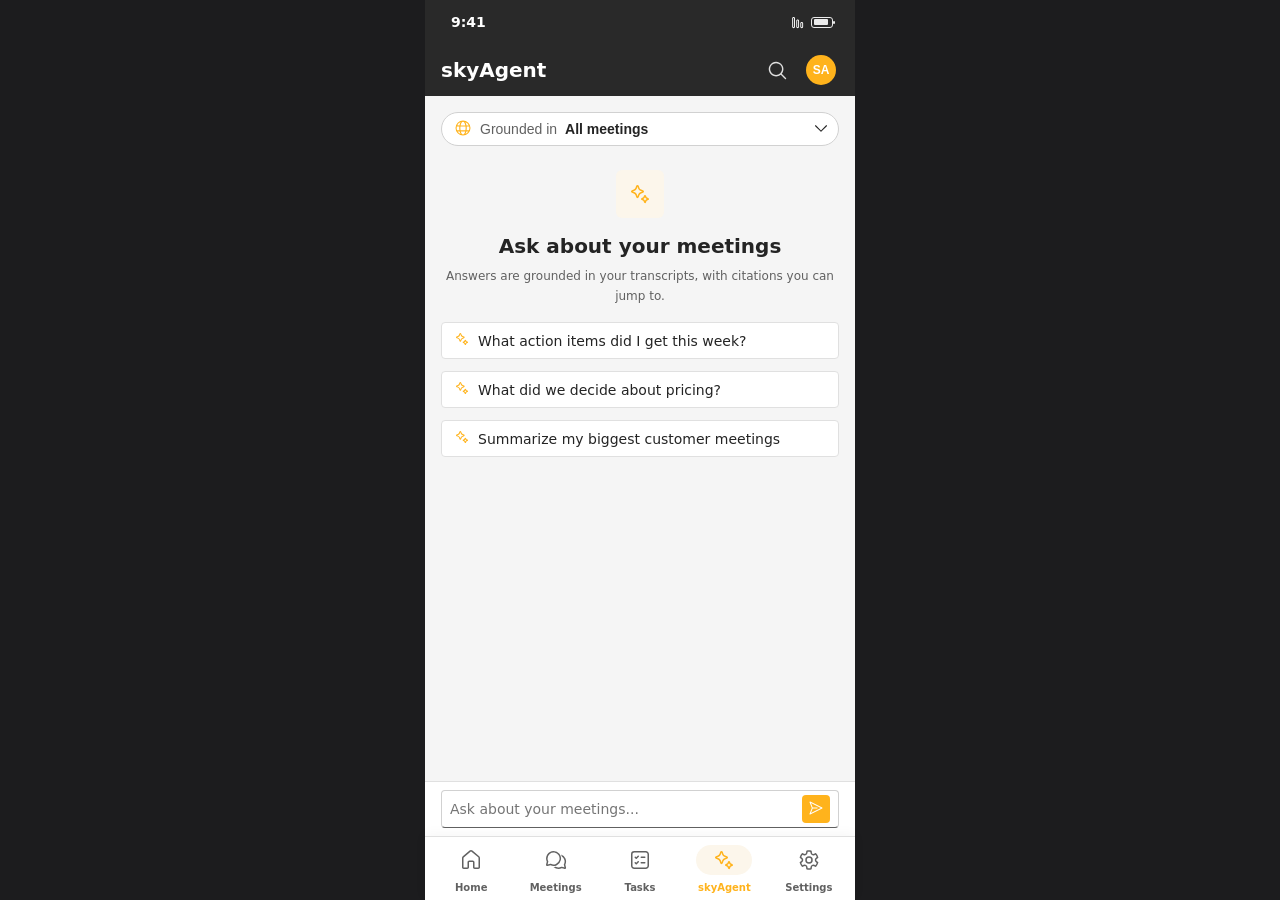
==== mobile/skyagent.html @ 7dd0ba58 "skyNote mobile prototype — initial commit" ====
<!DOCTYPE html>
<html lang="en" data-theme="light">
<head>
  <meta charset="UTF-8" />
  <meta name="viewport" content="width=device-width, initial-scale=1.0, maximum-scale=1.0, user-scalable=no" />
  <title>skyNote · skyAgent</title>
  <link rel="stylesheet" href="../app.css" />
  <link rel="stylesheet" href="../skynote.css" />
  <link rel="stylesheet" href="mobile.css" />
</head>
<body data-theme="light" data-mpage="skyagent" data-mtitle="skyAgent">
  <div class="m-app">
    <div class="m-content" style="padding-bottom:170px;">
      <button class="scope-btn" data-sheet="scopeSheet" style="width:100%;justify-content:flex-start;">
        <span class="sb-ic" data-icon="Globe" data-size="18"></span><span class="sb-label">Grounded in</span><span id="scopeName">All meetings</span><span style="margin-left:auto;" data-icon="Chevron Down" data-size="16"></span>
      </button>

      <div id="empty" class="agent-empty" style="margin-top:var(--space-xxl);">
        <div class="ae-art" data-icon="Sparkle" data-size="24"></div>
        <h2 style="font-size:var(--fs-500);">Ask about your meetings</h2>
        <p style="font-size:var(--fs-200);">Answers are grounded in your transcripts, with citations you can jump to.</p>
      </div>
      <div class="m-stack" id="suggests" style="margin-top:var(--space-l);">
        <button class="ask-chip" data-q="What action items did I get this week?"><span data-icon="Sparkle" data-size="16"></span> What action items did I get this week?</button>
        <button class="ask-chip" data-q="What did we decide about pricing?"><span data-icon="Sparkle" data-size="16"></span> What did we decide about pricing?</button>
        <button class="ask-chip" data-q="Summarize my biggest customer meetings"><span data-icon="Sparkle" data-size="16"></span> Summarize my biggest customer meetings</button>
      </div>
      <div id="messages"></div>
    </div>

    <div style="position:fixed;left:0;right:0;bottom:64px;max-width:430px;margin:0 auto;background:var(--bg-surface);border-top:var(--stroke-thin) solid var(--stroke-subtle);padding:var(--space-s) var(--space-l);z-index:15;">
      <div class="ask-input"><input id="composer" placeholder="Ask about your meetings..." /><button class="send-btn" id="sendBtn" aria-label="Send"><span data-icon="Send" data-size="16"></span></button></div>
    </div>
  </div>

  <!-- Scope sheet -->
  <div class="m-sheet-ov" id="scopeSheet" hidden><div class="m-sheet">
    <div class="m-sheet-handle"></div>
    <div class="m-sheet-title">Ground answers in</div>
    <div class="list" style="margin-top:var(--space-s);">
      <div class="list-item is-selected" data-scope="All meetings"><span class="list-check" data-icon="Checkmark" data-size="16"></span><span data-icon="Globe" data-size="16"></span> All meetings</div>
      <div class="list-item" data-scope="Best Practices and OE Sync"><span class="list-check"></span><span data-icon="Chat Multiple" data-size="16"></span> Best Practices and OE Sync</div>
      <div class="list-item" data-scope="GPB - skyAdvisor Call"><span class="list-check"></span><span data-icon="Chat Multiple" data-size="16"></span> GPB - skyAdvisor Call</div>
      <div class="list-item" data-scope="Deloitte Call"><span class="list-check"></span><span data-icon="Chat Multiple" data-size="16"></span> Deloitte Call</div>
    </div>
  </div></div>

  <script src="../assets/icons.js"></script>
  <script src="mobile-app.js"></script>
  <script>
    var scope = 'All meetings';
    document.querySelectorAll('[data-scope]').forEach(function (el) {
      el.addEventListener('click', function () {
        scope = el.getAttribute('data-scope');
        document.getElementById('scopeName').textContent = scope;
        document.querySelectorAll('[data-scope]').forEach(function (x) { x.classList.remove('is-selected'); x.querySelector('.list-check').innerHTML = ''; });
        el.classList.add('is-selected'); el.querySelector('.list-check').innerHTML = window.micon('Checkmark', 16);
        document.getElementById('scopeSheet').hidden = true;
      });
    });
    function send(text) {
      text = (text || document.getElementById('composer').value).trim(); if (!text) return;
      document.getElementById('empty').hidden = true; document.getElementById('suggests').hidden = true;
      var m = document.getElementById('messages');
      m.insertAdjacentHTML('beforeend', '<div class="msg user"><div><div class="bubble">' + text.replace(/</g, '&lt;') + '</div><div class="grounding" style="justify-content:flex-end;"><span data-icon="Globe" data-size="12"></span> ' + scope + '</div></div></div>');
      m.insertAdjacentHTML('beforeend', '<div class="msg assistant"><div><div class="bubble">Based on ' + scope.toLowerCase() + ', the team prioritized a file-share sync to ADLS over a direct connector, and flagged a SkyVoice lead-sync issue to resolve next. The cited moments below have the details.<div class="answer-cites"><a class="cite" href="conversation-detail.html">Best Practices and OE Sync <span class="ts">12:35</span></a></div></div></div></div>');
      if (window.mhydrate) window.mhydrate(m);
      document.getElementById('composer').value = '';
      var c = document.querySelector('.m-content'); c.scrollTop = c.scrollHeight;
    }
    document.getElementById('sendBtn').addEventListener('click', function () { send(); });
    document.getElementById('composer').addEventListener('keydown', function (e) { if (e.key === 'Enter') send(); });
    document.querySelectorAll('#suggests [data-q]').forEach(function (b) { b.addEventListener('click', function () { send(b.getAttribute('data-q')); }); });
  </script>
</body>
</html>
---- app.css ----
/* ============================================================
   Skypoint Dashboard — layout shell + components
   All values derive from the design system (tokens.css).
   Never hardcode colors/sizes; use the tokens.
   ============================================================ */
@import url("./tokens.css");

* { box-sizing: border-box; margin: 0; padding: 0; }
html, body { height: 100%; }
body {
  font-family: var(--font-base);
  font-size: var(--fs-300);
  line-height: var(--lh-300);
  color: var(--fg-primary);
  background: var(--bg-canvas);
  -webkit-font-smoothing: antialiased;
}

/* ---- App shell: header on top, sidebar + content below ---- */
.app-shell {
  display: grid;
  grid-template-rows: 48px 1fr;
  grid-template-columns: 270px 1fr;
  grid-template-areas:
    "header header"
    "sidebar content";
  height: 100vh;
}

/* ---- Header (full width, end-to-end) ---- */
.app-header {
  grid-area: header;
  background: var(--bg-inverted);
  display: flex;
  align-items: center;
  justify-content: space-between;
  padding: 0 var(--space-l);
  color: var(--fg-on-brand);
}
.app-header .brand { display: flex; align-items: center; gap: var(--space-s); font-size: var(--fs-400); font-weight: var(--weight-bold); }
.app-header .header-right { display: flex; align-items: center; gap: var(--space-m); }
.app-header .icon-btn {
  width: 32px; height: 32px; border-radius: var(--radius-md);
  display: inline-flex; align-items: center; justify-content: center;
  color: var(--fg-on-brand); background: transparent; border: 0; cursor: pointer;
}
.app-header .icon-btn:hover { background: var(--bg-subtle-inverted, rgba(255,255,255,.1)); }
.app-header .header-user { display: flex; align-items: center; gap: var(--space-s); font-size: var(--fs-300); }
.app-header .divider-v { width: 1px; height: 24px; background: rgba(255,255,255,.2); }

/* ---- Sidebar (Navigation) ---- */
.app-sidebar {
  grid-area: sidebar;
  background: var(--bg-muted);
  border-right: var(--stroke-thin) solid var(--stroke-subtle);
  display: flex;
  flex-direction: column;
  padding: var(--space-s) 0;   /* no horizontal padding: nav items bleed edge-to-edge */
  gap: var(--space-xxs);
  overflow-y: auto;
}
.sidebar-toggle {
  width: 32px; height: 32px; border-radius: var(--radius-md);
  display: inline-flex; align-items: center; justify-content: center;
  color: var(--fg-secondary); background: transparent; border: 0; cursor: pointer;
  margin: 0 0 var(--space-xs) var(--space-s);
}
.sidebar-toggle:hover { background: var(--bg-surface-hover); }

/* Sidebar section label */
.nav-section {
  font-size: var(--fs-100); font-weight: var(--weight-semibold);
  letter-spacing: .06em; text-transform: uppercase; color: var(--fg-subtle);
  padding: var(--space-m) var(--space-l) var(--space-xxs);
}

/* Nav item (DS Menu item) — rest blends with sidebar; hover + active are full-width */
.nav-item {
  position: relative;
  display: flex; align-items: center; gap: var(--space-m);
  min-height: 36px; padding: var(--space-s) var(--space-m) var(--space-s) var(--space-l);
  color: var(--fg-primary);
  background: transparent;
  text-decoration: none; cursor: pointer;
  font-size: var(--fs-300);
}
.nav-item .nav-icon { width: 20px; height: 20px; color: var(--fg-secondary); flex: 0 0 auto; }
.nav-item .nav-label { flex: 1; }
.nav-item .nav-chevron { width: 20px; height: 20px; color: var(--fg-tertiary); }
.nav-item:hover { background: var(--bg-surface-hover); }
.nav-item[aria-current="page"],
.nav-item.is-active {
  background: var(--bg-surface);   /* white, full-width edge-to-edge */
  color: var(--accent);
}
.nav-item.is-active .nav-icon { color: var(--accent); }
.nav-item.is-active::before {
  content: ""; position: absolute; left: 0; top: 0; bottom: 0;
  width: 3px; background: var(--accent);
}

/* ---- Content area ---- */
.app-content {
  grid-area: content;
  background: var(--bg-surface);
  display: flex;
  flex-direction: column;
  overflow-y: auto;
}
.content-body {
  flex: 1;
  padding: var(--space-l) var(--space-xxl) var(--space-xxl);
  /* content is ALWAYS left-aligned; never center the page body */
  text-align: left;
}

/* Breadcrumbs (always present) */
.breadcrumbs {
  display: flex; align-items: center; gap: var(--space-xs);
  padding: var(--space-l) var(--space-xxl);
  border-bottom: var(--stroke-thin) solid var(--stroke-subtle);
  font-size: var(--fs-200); line-height: var(--lh-200);
}
.breadcrumbs a { color: var(--fg-tertiary); text-decoration: none; padding: 2px 6px; border-radius: var(--radius-md); }
.breadcrumbs a:hover { background: var(--bg-surface-hover); }
.breadcrumbs .sep { color: var(--fg-tertiary); display: inline-flex; }
.breadcrumbs .current { color: var(--fg-primary); font-weight: var(--weight-semibold); }

/* Page header: title + description */
.page-header { margin-bottom: var(--space-xl); }
.page-header h1 { font-size: var(--fs-700); line-height: var(--lh-700); font-weight: var(--weight-semibold); }
.page-header p { margin-top: var(--space-xs); color: var(--fg-tertiary); font-size: var(--fs-300); line-height: var(--lh-300); }

/* Footer */
.app-footer {
  padding: var(--space-l) var(--space-xxl);
  border-top: var(--stroke-thin) solid var(--stroke-subtle);
  color: var(--fg-tertiary); font-size: var(--fs-200);
}
.app-footer a { color: var(--accent-fg); text-decoration: none; }

/* ============================================================
   Components (from components.md specs)
   ============================================================ */

/* Button */
.btn {
  display: inline-flex; align-items: center; gap: var(--space-snudge);
  height: 32px; padding: 0 var(--space-m);
  border-radius: var(--radius-md);
  font-family: var(--font-base); font-size: var(--fs-300); line-height: var(--lh-300);
  font-weight: var(--weight-semibold);
  border: var(--stroke-thin) solid transparent; cursor: pointer; white-space: nowrap;
}
.btn .btn-icon { width: 20px; height: 20px; }
.btn-primary   { background: var(--accent); color: var(--fg-on-brand); }
.btn-primary:hover { background: var(--accent-hover); }
.btn-secondary { background: var(--bg-surface); color: var(--fg-primary); border-color: var(--stroke-default); }
.btn-secondary:hover { background: var(--bg-surface-hover); }
.btn-outline   { background: transparent; color: var(--fg-primary); border-color: var(--stroke-default); }
.btn-outline:hover { background: var(--bg-surface-hover); }
.btn-subtle    { background: transparent; color: var(--fg-secondary); }
.btn-subtle:hover { background: var(--bg-surface-hover); }

/* Card */
.card {
  background: var(--bg-surface);
  border: var(--stroke-thin) solid var(--stroke-subtle);
  border-radius: var(--radius-md);
  padding: var(--space-xl);
  display: flex; flex-direction: column;
}
.card.is-raised { box-shadow: var(--shadow-4); }

/* Avatar */
.avatar {
  width: 28px; height: 28px; border-radius: var(--radius-circular);
  background: var(--accent); color: var(--fg-on-brand);
  display: inline-flex; align-items: center; justify-content: center;
  font-weight: var(--weight-semibold); font-size: var(--fs-200);
  flex: 0 0 auto;
}

/* Badge */
.badge {
  display: inline-flex; align-items: center; gap: var(--space-xxs);
  padding: 0 var(--space-snudge); border-radius: var(--radius-circular);
  background: var(--accent); color: var(--fg-on-brand);
  font-size: var(--fs-200); font-weight: var(--weight-semibold);
}
.badge.is-success { background: var(--success-accent); }

/* Empty state — the ONLY block allowed to center its contents */
.empty-state {
  display: flex; flex-direction: column; align-items: center; text-align: center;
  gap: var(--space-m); padding: var(--space-xxxl);
}
.empty-state .empty-art {
  width: 96px; height: 96px; border-radius: var(--radius-lg);
  border: var(--stroke-thin) solid var(--stroke-subtle);
  display: inline-flex; align-items: center; justify-content: center;
  position: relative; background: var(--bg-surface);
}
.empty-state h2 { font-size: var(--fs-500); line-height: var(--lh-500); font-weight: var(--weight-semibold); }
.empty-state p { color: var(--fg-tertiary); max-width: 420px; }
.empty-state .empty-hint { color: var(--fg-tertiary); font-size: var(--fs-200); }

/* ============================================================
   FORM & INPUT
   ============================================================ */

/* Field wrapper: label + control + hint */
.field { display: flex; flex-direction: column; gap: var(--space-xs); }
.field-label { font-size: var(--fs-300); font-weight: var(--weight-semibold); color: var(--fg-primary); }
.field-label .req { color: var(--danger-accent); margin-left: 2px; }
.field-hint { font-size: var(--fs-200); color: var(--fg-tertiary); }
.field-hint.is-error { color: var(--danger-fg); }

/* Text input / select / textarea */
.input, .select, .textarea {
  width: 100%; min-height: 32px;
  font-family: var(--font-base); font-size: var(--fs-300); line-height: var(--lh-300);
  color: var(--fg-primary);
  background: var(--bg-surface);
  border: var(--stroke-thin) solid var(--stroke-default);
  border-bottom-color: var(--stroke-accessible);
  border-radius: var(--radius-md);
  padding: 0 var(--space-s);
}
.textarea { min-height: 64px; padding: var(--space-snudge) var(--space-s); resize: vertical; line-height: var(--lh-300); }
.input::placeholder, .textarea::placeholder { color: var(--fg-subtle); }
.input:focus, .select:focus, .textarea:focus {
  outline: none;
  border-bottom: var(--stroke-thick) solid var(--accent);
  padding-bottom: 0;
}
.input:disabled, .select:disabled, .textarea:disabled { background: var(--bg-disabled); color: var(--fg-disabled); }
.select { appearance: none; background-image: none; padding-right: var(--space-xl); }

/* Spin button = input with steppers */
.spin-button { display: inline-flex; align-items: stretch; }
.spin-button .input { border-radius: var(--radius-md) 0 0 var(--radius-md); }
.spin-button .steppers { display: flex; flex-direction: column; border: var(--stroke-thin) solid var(--stroke-default); border-left: 0; border-radius: 0 var(--radius-md) var(--radius-md) 0; }
.spin-button .steppers button { flex: 1; width: 24px; border: 0; background: var(--bg-surface); color: var(--fg-secondary); cursor: pointer; }
.spin-button .steppers button:hover { background: var(--bg-surface-hover); }

/* Checkbox & Radio */
.checkbox, .radio { display: inline-flex; align-items: center; gap: var(--space-xs); cursor: pointer; font-size: var(--fs-300); color: var(--fg-primary); }
.checkbox input, .radio input { appearance: none; margin: 0; width: 16px; height: 16px; border: var(--stroke-thin) solid var(--stroke-accessible); background: var(--bg-surface); cursor: pointer; display: inline-grid; place-content: center; }
.checkbox input { border-radius: var(--radius-sm); }
.radio input { border-radius: var(--radius-circular); }
.checkbox input:checked, .radio input:checked { background: var(--accent); border-color: var(--accent); }
.checkbox input:checked::after { content: ""; width: 10px; height: 10px; clip-path: polygon(14% 44%, 0 65%, 50% 100%, 100% 16%, 80% 0%, 43% 62%); background: var(--fg-on-brand); }
.radio input:checked::after { content: ""; width: 6px; height: 6px; border-radius: var(--radius-circular); background: var(--fg-on-brand); }

/* Switch */
.switch { display: inline-flex; align-items: center; gap: var(--space-s); cursor: pointer; }
.switch input { appearance: none; margin: 0; width: 40px; height: 20px; border-radius: var(--radius-circular); background: var(--bg-surface); border: var(--stroke-thin) solid var(--stroke-accessible); position: relative; cursor: pointer; transition: background .1s; }
.switch input::after { content: ""; position: absolute; top: 2px; left: 2px; width: 14px; height: 14px; border-radius: var(--radius-circular); background: var(--stroke-accessible); transition: transform .1s, background .1s; }
.switch input:checked { background: var(--accent); border-color: var(--accent); }
.switch input:checked::after { transform: translateX(20px); background: var(--fg-on-brand); }

/* Slider */
.slider { -webkit-appearance: none; appearance: none; width: 100%; height: 4px; border-radius: var(--radius-circular); background: var(--bg-emphasis); outline: none; }
.slider::-webkit-slider-thumb { -webkit-appearance: none; width: 16px; height: 16px; border-radius: var(--radius-circular); background: var(--accent); cursor: pointer; }
.slider::-moz-range-thumb { width: 16px; height: 16px; border: 0; border-radius: var(--radius-circular); background: var(--accent); cursor: pointer; }

/* ============================================================
   DATA & FEEDBACK
   ============================================================ */

/* Tabs (horizontal) */
.tabs { display: flex; gap: var(--space-xs); border-bottom: var(--stroke-thin) solid var(--stroke-subtle); }
.tab { position: relative; padding: var(--space-s) var(--space-m); background: transparent; border: 0; cursor: pointer; font-size: var(--fs-300); font-weight: var(--weight-semibold); color: var(--fg-secondary); }
.tab:hover { color: var(--fg-primary); }
.tab.is-active { color: var(--fg-primary); }
.tab.is-active::after { content: ""; position: absolute; left: var(--space-m); right: var(--space-m); bottom: -1px; height: 2px; border-radius: var(--radius-circular); background: var(--accent); }

/* Tag (pill) */
.tag { display: inline-flex; align-items: center; gap: var(--space-xxs); height: 20px; padding: 0 var(--space-s); border-radius: var(--radius-circular); background: var(--accent-bg-soft); color: var(--fg-secondary); border: var(--stroke-thin) solid transparent; font-size: var(--fs-200); }
.tag .tag-dismiss { cursor: pointer; color: var(--fg-tertiary); display: inline-flex; }

/* Toast */
.toast { display: flex; gap: var(--space-m); padding: var(--space-m); background: var(--bg-surface); border: var(--stroke-thin) solid var(--stroke-subtle); border-radius: var(--radius-md); box-shadow: var(--shadow-16); max-width: 360px; }
.toast .toast-title { font-size: var(--fs-300); font-weight: var(--weight-semibold); }
.toast .toast-body { font-size: var(--fs-200); color: var(--fg-tertiary); }

/* Message bar */
.message-bar { display: flex; align-items: center; gap: var(--space-s); min-height: 36px; padding: var(--space-xs) var(--space-m); border-radius: var(--radius-md); border: var(--stroke-thin) solid var(--stroke-default); background: var(--bg-canvas); color: var(--fg-primary); font-size: var(--fs-200); }
.message-bar .mb-icon { width: 20px; height: 20px; flex: 0 0 auto; }
.message-bar.is-success { background: var(--success-bg); border-color: var(--success-stroke); }
.message-bar.is-success .mb-icon { color: var(--success-accent); }
.message-bar.is-warning { background: var(--warning-bg); border-color: var(--warning-stroke); }
.message-bar.is-warning .mb-icon { color: var(--warning-accent); }
.message-bar.is-danger  { background: var(--danger-bg);  border-color: var(--danger-stroke); }
.message-bar.is-danger .mb-icon { color: var(--danger-accent); }

/* Progress bar */
.progress { width: 100%; height: 4px; border-radius: var(--radius-circular); background: var(--bg-emphasis); overflow: hidden; }
.progress > .progress-fill { height: 100%; background: var(--accent); border-radius: var(--radius-circular); }

/* Spinner */
.spinner { display: inline-flex; align-items: center; gap: var(--space-s); }
.spinner .spin { width: 20px; height: 20px; border-radius: var(--radius-circular); border: 2px solid var(--bg-emphasis); border-top-color: var(--accent); animation: spskel-spin .8s linear infinite; }
@keyframes spskel-spin { to { transform: rotate(360deg); } }

/* Skeleton */
.skeleton { background: var(--bg-stencil); border-radius: var(--radius-md); position: relative; overflow: hidden; }
.skeleton::after { content: ""; position: absolute; inset: 0; transform: translateX(-100%); background: linear-gradient(90deg, transparent, rgba(255,255,255,.45), transparent); animation: spskel-shimmer 1.4s infinite; }
@keyframes spskel-shimmer { to { transform: translateX(100%); } }

/* Tooltip */
.tooltip { background: var(--bg-surface); color: var(--fg-primary); border: var(--stroke-thin) solid var(--stroke-subtle); border-radius: var(--radius-md); padding: var(--space-snudge) var(--space-m); box-shadow: var(--shadow-8); font-size: var(--fs-200); max-width: 240px; }

/* Persona */
.persona { display: inline-flex; align-items: center; gap: var(--space-mnudge); }
.persona .persona-text { display: flex; flex-direction: column; }
.persona .persona-name { font-size: var(--fs-400); font-weight: var(--weight-semibold); color: var(--fg-primary); }
.persona .persona-sub { font-size: var(--fs-200); color: var(--fg-tertiary); }

/* ============================================================
   CONTAINERS & OVERLAYS
   ============================================================ */

/* Overlay backdrop for dialog/modal/drawer */
.overlay { position: fixed; inset: 0; background: var(--bg-overlay); display: flex; align-items: center; justify-content: center; z-index: 1000; }

/* Dialog */
.dialog { width: min(600px, 92vw); background: var(--bg-surface); border-radius: var(--radius-xl); box-shadow: var(--shadow-28); padding: var(--space-xxl); display: flex; flex-direction: column; gap: var(--space-s); }
.dialog-title { font-size: var(--fs-500); line-height: var(--lh-500); font-weight: var(--weight-semibold); }
.dialog-body { font-size: var(--fs-300); color: var(--fg-secondary); }
.dialog-footer { display: flex; justify-content: flex-end; gap: var(--space-s); margin-top: var(--space-s); }

/* Modal (larger dialog) */
.modal { width: min(850px, 94vw); max-height: 90vh; overflow: auto; background: var(--bg-surface); border-radius: var(--radius-xl); box-shadow: var(--shadow-28); }

/* Drawer (side panel) */
.drawer { position: fixed; top: 0; right: 0; height: 100vh; width: min(592px, 90vw); background: var(--bg-surface); box-shadow: var(--shadow-16); padding: var(--space-xxl); overflow-y: auto; z-index: 1000; }
.drawer.is-left { right: auto; left: 0; }

/* Popover (floating surface) */
.popover { background: var(--bg-surface); border: var(--stroke-thin) solid var(--stroke-subtle); border-radius: var(--radius-md); box-shadow: var(--shadow-16); padding: var(--space-m); }

/* Accordion */
.accordion-item { border-bottom: var(--stroke-thin) solid var(--stroke-subtle); }
.accordion-header { display: flex; align-items: center; gap: var(--space-s); width: 100%; padding: var(--space-m) var(--space-mnudge); background: transparent; border: 0; cursor: pointer; font-size: var(--fs-300); font-weight: var(--weight-semibold); color: var(--fg-primary); text-align: left; }
.accordion-header .acc-chevron { transition: transform .12s; }
.accordion-header[aria-expanded="true"] .acc-chevron { transform: rotate(90deg); }
.accordion-panel { padding: 0 var(--space-mnudge) var(--space-m) calc(var(--space-mnudge) + 20px); font-size: var(--fs-300); color: var(--fg-secondary); }

/* Divider */
.divider { border: 0; border-top: var(--stroke-thin) solid var(--stroke-subtle); margin: var(--space-m) 0; }
.divider.is-vertical { border-top: 0; border-left: var(--stroke-thin) solid var(--stroke-subtle); height: auto; align-self: stretch; margin: 0 var(--space-m); }

/* Link */
.link { color: var(--accent-fg); text-decoration: none; font-size: var(--fs-300); }
.link:hover { text-decoration: underline; }

/* Tree */
.tree { display: flex; flex-direction: column; }
.tree-item { display: flex; align-items: center; gap: var(--space-xs); min-height: 32px; padding: 0 var(--space-s); border-radius: var(--radius-md); color: var(--fg-tertiary); cursor: pointer; font-size: var(--fs-300); }
.tree-item:hover { background: var(--bg-surface-hover); }
.tree-item .tree-chevron { width: 20px; height: 20px; color: var(--fg-tertiary); }
.tree-item.is-selected { background: var(--bg-surface-selected); color: var(--fg-primary); }
.tree-children { padding-left: var(--space-xl); }

/* Toolbar */
.toolbar { display: flex; align-items: center; gap: var(--space-xs); min-height: 32px; padding: var(--space-xxs); border-radius: var(--radius-md); background: var(--bg-surface); }
.toolbar .toolbar-spacer { flex: 1; }

/* Info button (icon-only) */
.info-btn { width: 20px; height: 20px; display: inline-flex; align-items: center; justify-content: center; border: 0; background: transparent; border-radius: var(--radius-md); color: var(--fg-tertiary); cursor: pointer; }
.info-btn:hover { background: var(--bg-surface-hover); }

/* Dropdown */
.dropdown { display: inline-flex; align-items: center; justify-content: space-between; gap: var(--space-s); min-width: 180px; height: 32px; padding: 0 var(--space-s) 0 var(--space-m); background: var(--bg-surface); border: var(--stroke-thin) solid var(--stroke-default); border-bottom-color: var(--stroke-accessible); border-radius: var(--radius-md); color: var(--fg-primary); font-size: var(--fs-300); cursor: pointer; }
.dropdown:hover { background: var(--bg-surface-hover); }
.dropdown:focus-within, .dropdown.is-focus { border-color: var(--accent); outline: none; }
.dropdown .dropdown-chevron { width: 20px; height: 20px; color: var(--fg-tertiary); transition: transform .12s; }
.dropdown[aria-expanded="true"] .dropdown-chevron { transform: rotate(180deg); }
.dropdown-menu { background: var(--bg-surface); border: var(--stroke-thin) solid var(--stroke-subtle); border-radius: var(--radius-md); box-shadow: var(--shadow-16); padding: var(--space-xs); display: flex; flex-direction: column; gap: 2px; min-width: 180px; }
.list-item { display: flex; align-items: center; gap: var(--space-s); min-height: 32px; padding: var(--space-snudge) var(--space-s); border-radius: var(--radius-md); color: var(--fg-primary); font-size: var(--fs-300); cursor: pointer; }
.list-item:hover { background: var(--bg-surface-hover); }
.list-item.is-selected { color: var(--fg-primary); }
.list-item.is-selected .list-check { color: var(--accent); }
.list-item.is-disabled { color: var(--fg-disabled); pointer-events: none; }
.list-item.is-header { font-size: var(--fs-200); font-weight: var(--weight-semibold); color: var(--fg-tertiary); pointer-events: none; }
.list-item .list-check { width: 16px; height: 16px; }
---- skynote.css ----
/* ============================================================
   skyNote — app-specific shared components (built on the DS).
   All values bind to tokens. No raw color/spacing literals.
   ============================================================ */

/* ---- Header: search + actions (product persistent shell) ---- */
.app-header { gap: var(--space-l); }
/* Header stays a dark bar in both themes (bg-inverted flips to white in dark) */
html[data-theme="dark"] .app-header { background: var(--bg-subtle); border-bottom: var(--stroke-thin) solid var(--stroke-faint); }
/* Brand logo (skyNote light wordmark) */
.app-header .brand { text-decoration: none; }
.brand-logo { height: 30px; width: auto; display: block; }
.hsearch {
  flex: 1; max-width: 520px; display: flex; align-items: center; gap: var(--space-s);
  height: 32px; padding: 0 var(--space-m);
  background: rgba(255,255,255,.08); border-radius: var(--radius-md);
  color: rgba(255,255,255,.7);
}
.hsearch input {
  flex: 1; border: 0; background: transparent; outline: none;
  color: var(--fg-on-brand); font-family: var(--font-base); font-size: var(--fs-300);
}
.hsearch input::placeholder { color: rgba(255,255,255,.55); }
.header-right .btn-primary { height: 32px; }

/* ---- Sidebar collapse ---- */
.app-shell.is-collapsed { grid-template-columns: 56px 1fr; }
.app-shell.is-collapsed .nav-label { display: none; }
.app-shell.is-collapsed .nav-item { justify-content: center; padding-left: 0; padding-right: 0; }

/* ---- Generic layout helpers ---- */
.row { display: flex; align-items: center; gap: var(--space-s); }
.row.wrap { flex-wrap: wrap; }
.between { justify-content: space-between; }
.spacer { flex: 1; }
.stack { display: flex; flex-direction: column; gap: var(--space-l); }
.stack.tight { gap: var(--space-s); }
.muted { color: var(--fg-tertiary); }
.subtle { color: var(--fg-subtle); }
.num { font-variant-numeric: tabular-nums; }

/* Page actions row (sits under the page header) */
.page-actions { display: flex; align-items: center; gap: var(--space-s); margin-bottom: var(--space-l); }
.eyebrow { display: inline-flex; align-items: center; gap: var(--space-xs); font-size: var(--fs-200);
  font-weight: var(--weight-semibold); letter-spacing: .04em; text-transform: uppercase; color: var(--fg-subtle); }
.eyebrow .e-dot { width: 6px; height: 6px; border-radius: 50%; background: var(--accent); }

/* ---- Card head (icon + title + trailing link) ---- */
.card-head { display: flex; align-items: center; gap: var(--space-s); margin-bottom: var(--space-m); }
.card-head .ch-icon { width: 20px; height: 20px; color: var(--accent); display: inline-flex; }
.card-head .ch-title { font-size: var(--fs-500); line-height: var(--lh-500); font-weight: var(--weight-semibold); }
.card-head .ch-link { margin-left: auto; }
.ch-count { display: inline-flex; align-items: center; height: 20px; padding: 0 var(--space-s);
  border-radius: var(--radius-circular); background: var(--bg-muted); color: var(--fg-secondary);
  font-size: var(--fs-200); font-weight: var(--weight-semibold); }

/* ---- Two-column page grid (main + right rail) ---- */
.page-grid { display: grid; grid-template-columns: minmax(0,1fr) 340px; gap: var(--space-l); align-items: start; }
@media (max-width: 1120px) { .page-grid { grid-template-columns: 1fr; } }

/* ---- Status badge (color + dot + label; never color alone) ---- */
.status { display: inline-flex; align-items: center; gap: var(--space-xs); height: 22px; padding: 0 var(--space-s);
  border-radius: var(--radius-circular); font-size: var(--fs-200); font-weight: var(--weight-semibold);
  border: var(--stroke-thin) solid transparent; }
.status .dot { width: 6px; height: 6px; border-radius: 50%; background: currentColor; }
.status.is-recorded   { background: var(--success-bg); color: var(--success-fg); border-color: var(--success-stroke); }
.status.is-live       { background: var(--danger-bg);  color: var(--danger-fg);  border-color: var(--danger-stroke); }
.status.is-processing { background: var(--warning-bg); color: var(--warning-fg); border-color: var(--warning-stroke); }
.status.is-scheduled  { background: var(--bg-muted);   color: var(--fg-secondary); border-color: var(--stroke-subtle); }
.status.is-failed     { background: var(--danger-bg);  color: var(--danger-fg);  border-color: var(--danger-stroke); }

/* ---- List rows (recent conversations / generic) ---- */
.list { display: flex; flex-direction: column; }
.list-row { display: flex; align-items: center; gap: var(--space-m); padding: var(--space-m) 0;
  border-top: var(--stroke-thin) solid var(--stroke-faint);
  text-decoration: none; color: inherit; }
a.list-row:hover .lr-title { color: var(--accent); }
.list-row:first-child { border-top: 0; }
.list-row .lr-body { flex: 1; min-width: 0; }
.list-row .lr-title { font-size: var(--fs-300); font-weight: var(--weight-semibold); color: var(--fg-primary); }
.list-row .lr-sub { font-size: var(--fs-200); color: var(--fg-tertiary); margin-top: 2px;
  white-space: nowrap; overflow: hidden; text-overflow: ellipsis; }
.list-row .lr-meta { display: flex; align-items: center; gap: var(--space-m); margin-top: var(--space-xs); }
.meta-chip { display: inline-flex; align-items: center; gap: var(--space-xxs); font-size: var(--fs-200); color: var(--fg-tertiary); }
.meta-chip svg { width: 14px; height: 14px; }
.meta-chip.is-accent { color: var(--warning-fg); }

/* ---- Glance / action-item rows (right rail) ---- */
.glance-item { padding: var(--space-s) 0; border-top: var(--stroke-thin) solid var(--stroke-faint); }
.glance-item:first-child { border-top: 0; }
.glance-item .gi-text { font-size: var(--fs-300); color: var(--fg-primary); }
.glance-item .gi-src { font-size: var(--fs-200); color: var(--fg-tertiary); margin-top: 2px; }

/* ---- Ask skyAgent suggestion chips ---- */
.ask-card { background: var(--accent-bg-soft); border-color: var(--stroke-faint); }
.ask-chip { display: flex; align-items: center; gap: var(--space-s); width: 100%; text-align: left;
  padding: var(--space-s) var(--space-m); background: var(--bg-surface);
  border: var(--stroke-thin) solid var(--stroke-subtle); border-radius: var(--radius-md);
  color: var(--fg-primary); font-size: var(--fs-300); font-family: var(--font-base); cursor: pointer;
  text-decoration: none; }
.ask-chip:hover { background: var(--bg-surface-hover); }
.ask-chip svg { width: 16px; height: 16px; color: var(--accent); flex: 0 0 auto; }

/* ---- Empty tile (inline, smaller than full empty-state) ---- */
.empty-tile { display: flex; flex-direction: column; align-items: center; text-align: center;
  gap: var(--space-s); padding: var(--space-xxl); border: var(--stroke-thin) dashed var(--stroke-default);
  border-radius: var(--radius-md); background: var(--bg-subtle); }
.empty-tile .et-art { width: 48px; height: 48px; border-radius: var(--radius-lg); background: var(--accent-bg-soft);
  display: inline-flex; align-items: center; justify-content: center; color: var(--accent); }
.empty-tile h3 { font-size: var(--fs-400); font-weight: var(--weight-semibold); }
.empty-tile p { color: var(--fg-tertiary); font-size: var(--fs-200); max-width: 360px; }

/* ---- Dialog head (title + close) ---- */
.dlg-head { display: flex; align-items: flex-start; justify-content: space-between; gap: var(--space-m); }
.dialog .icon-btn { color: var(--fg-tertiary); }
.dialog .icon-btn:hover { background: var(--bg-surface-hover); }

/* ---- Segmented control (capture modes) ---- */
.seg { display: inline-flex; gap: var(--space-xxs); padding: var(--space-xxs);
  background: var(--bg-muted); border-radius: var(--radius-md); margin: var(--space-s) 0; }
.seg-btn { display: inline-flex; align-items: center; gap: var(--space-xs); padding: var(--space-xs) var(--space-m);
  border: 0; background: transparent; border-radius: var(--radius-sm); cursor: pointer;
  font-family: var(--font-base); font-size: var(--fs-300); font-weight: var(--weight-semibold); color: var(--fg-secondary); }
.seg-btn svg { width: 18px; height: 18px; }
.seg-btn.is-active { background: var(--bg-surface); color: var(--fg-primary); box-shadow: var(--shadow-2); }
.seg-panel { display: flex; flex-direction: column; gap: var(--space-m); padding: var(--space-s) 0; }
.record-stage { display: flex; flex-direction: column; align-items: center; gap: var(--space-m); padding: var(--space-l) 0; }
.record-dot { width: 72px; height: 72px; border-radius: 50%; border: 0; cursor: pointer;
  background: var(--accent); color: var(--fg-on-brand); display: inline-flex; align-items: center; justify-content: center; }
.record-dot:hover { background: var(--accent-hover); }

/* ---- Stat line under page header ---- */
.stat-line { display: flex; flex-wrap: wrap; gap: var(--space-s); color: var(--fg-tertiary);
  font-size: var(--fs-200); margin-top: var(--space-xs); }
.stat-line .num { color: var(--fg-secondary); font-weight: var(--weight-semibold); }

/* ---- Tabs with counts ---- */
.tab .tcount { display: inline-flex; align-items: center; justify-content: center; min-width: 18px; height: 18px;
  margin-left: var(--space-xs); padding: 0 5px; border-radius: var(--radius-circular);
  background: var(--bg-muted); color: var(--fg-tertiary); font-size: var(--fs-100); font-weight: var(--weight-semibold); }
.tab.is-active .tcount { background: var(--accent-bg-soft); color: var(--accent-fg); }

/* ---- Conversations toolbar ---- */
.conv-toolbar { display: flex; flex-direction: column; gap: var(--space-m); margin: var(--space-l) 0; }
.search-wide { display: flex; align-items: center; gap: var(--space-s); height: 36px; padding: 0 var(--space-m);
  border: var(--stroke-thin) solid var(--stroke-default); border-bottom-color: var(--stroke-accessible);
  border-radius: var(--radius-md); background: var(--bg-surface); color: var(--fg-subtle); }
.search-wide input { flex: 1; border: 0; outline: none; background: transparent; color: var(--fg-primary);
  font-family: var(--font-base); font-size: var(--fs-300); }
.filter-row { display: flex; align-items: center; gap: var(--space-s); flex-wrap: wrap; }
.filter-row .fr-label { font-size: var(--fs-200); color: var(--fg-tertiary); margin-right: var(--space-xxs); }
.folder-chip { display: inline-flex; align-items: center; gap: var(--space-xs); height: 28px; padding: 0 var(--space-m);
  border-radius: var(--radius-circular); border: var(--stroke-thin) solid var(--stroke-default);
  background: var(--bg-surface); color: var(--fg-secondary); font-size: var(--fs-200); cursor: pointer; }
.folder-chip.is-active { background: var(--accent-bg-soft); border-color: var(--accent); color: var(--accent-fg); font-weight: var(--weight-semibold); }
.folder-chip.is-dashed { border-style: dashed; }
.folder-chip svg { width: 14px; height: 14px; }

/* ---- Conversation list rows ---- */
.conv-group-label { font-size: var(--fs-300); font-weight: var(--weight-semibold); color: var(--fg-primary);
  margin: var(--space-l) 0 var(--space-xs); display: flex; align-items: baseline; gap: var(--space-s); }
.conv-group-label .cgl-count { font-size: var(--fs-200); color: var(--fg-tertiary); font-weight: var(--weight-regular); }
.conv-row { display: flex; align-items: center; gap: var(--space-m); padding: var(--space-m) var(--space-s);
  border-top: var(--stroke-thin) solid var(--stroke-faint); text-decoration: none; color: inherit; border-radius: var(--radius-md); }
.conv-row:hover { background: var(--bg-surface-hover); }
.conv-row .cr-time { width: 92px; flex: 0 0 auto; }
.cr-time .cr-date { font-size: var(--fs-300); font-weight: var(--weight-semibold); }
.cr-time .cr-dur { font-size: var(--fs-200); color: var(--fg-tertiary); }
.conv-row .cr-body { flex: 1; min-width: 0; }
.cr-titlerow { display: flex; align-items: center; gap: var(--space-s); }
.cr-title { font-size: var(--fs-300); font-weight: var(--weight-semibold); color: var(--fg-primary);
  white-space: nowrap; overflow: hidden; text-overflow: ellipsis; }
.conv-row:hover .cr-title { color: var(--accent); }
.cr-sub { display: flex; align-items: center; gap: var(--space-m); margin-top: var(--space-xxs);
  font-size: var(--fs-200); color: var(--fg-tertiary); }
.cr-sub .persona-sm { display: inline-flex; align-items: center; gap: var(--space-xs); }
.avatar.is-sm { width: 20px; height: 20px; font-size: var(--fs-100); }

/* ---- Right rail: mini calendar + month stats ---- */
.rail { display: flex; flex-direction: column; gap: var(--space-l); }
.mini-cal .mc-head { display: flex; align-items: center; justify-content: space-between; margin-bottom: var(--space-s); }
.mc-head .mc-title { font-size: var(--fs-200); color: var(--fg-tertiary); }
.mc-head .mc-title b { color: var(--accent-fg); }
.mc-nav { display: inline-flex; gap: var(--space-xxs); }
.mc-grid { display: grid; grid-template-columns: repeat(7, 1fr); gap: 2px; }
.mc-dow { text-align: center; font-size: var(--fs-100); color: var(--fg-subtle); padding: var(--space-xxs) 0; }
.mc-day { display: flex; align-items: center; justify-content: center; height: 28px; border-radius: var(--radius-md);
  font-size: var(--fs-200); color: var(--fg-secondary); cursor: pointer; }
.mc-day:hover { background: var(--bg-surface-hover); }
.mc-day.is-muted { color: var(--fg-disabled); }
.mc-day.is-selected { background: var(--accent); color: var(--fg-on-accent); font-weight: var(--weight-semibold); }
.stat-rows .stat-row { display: flex; align-items: center; justify-content: space-between;
  padding: var(--space-m) 0; border-top: var(--stroke-thin) solid var(--stroke-faint); }
.stat-rows .stat-row:first-child { border-top: 0; }
.sr-label { font-size: var(--fs-300); color: var(--fg-secondary); }
.sr-right { text-align: right; }
.sr-value { font-size: var(--fs-500); line-height: var(--lh-500); font-weight: var(--weight-semibold); font-variant-numeric: tabular-nums; }
.sr-delta { display: inline-flex; align-items: center; gap: 2px; font-size: var(--fs-100); color: var(--danger-fg); }
.sr-delta.is-up { color: var(--success-fg); }
.sr-delta svg { width: 12px; height: 12px; }

/* ---- Recorded/Shared inline tag ---- */
.tag-quiet { background: var(--bg-muted); color: var(--fg-secondary); border: var(--stroke-thin) solid var(--stroke-subtle); }

/* ============================================================
   CONVERSATION DETAIL
   ============================================================ */
.conv-detail-head { display: flex; flex-direction: column; gap: var(--space-s); margin-bottom: var(--space-l); }
.cdh-top { display: flex; align-items: flex-start; gap: var(--space-s); flex-wrap: wrap; }
.cdh-title { font-size: var(--fs-700); line-height: var(--lh-700); font-weight: var(--weight-semibold); }
.cdh-actions { display: flex; gap: var(--space-s); margin-left: auto; flex-wrap: wrap; }
.cdh-meta { display: flex; align-items: center; gap: var(--space-m); flex-wrap: wrap; color: var(--fg-tertiary); font-size: var(--fs-200); }
.cdh-meta .dotsep { color: var(--stroke-default); }

/* anchored popover */
.pop-wrap { position: relative; display: inline-flex; }
.pop-wrap > .popover { position: absolute; top: calc(100% + 6px); right: 0; z-index: 60; min-width: 240px; display: none; }
.pop-wrap.is-open > .popover { display: block; }

/* Overview */
.ov-stack { display: flex; flex-direction: column; gap: var(--space-l); }
.ov-h { display: flex; align-items: center; gap: var(--space-xs); font-size: var(--fs-200); font-weight: var(--weight-semibold);
  letter-spacing: .04em; text-transform: uppercase; color: var(--fg-subtle); margin-bottom: var(--space-s); }
.ov-h svg { width: 16px; height: 16px; color: var(--accent); }
.ov-grid { display: grid; grid-template-columns: 1fr 1fr; gap: var(--space-l); }
@media (max-width: 900px) { .ov-grid { grid-template-columns: 1fr; } }
.takeaways { display: flex; flex-direction: column; gap: var(--space-s); }
.takeaways li { list-style: none; padding-left: var(--space-l); position: relative; font-size: var(--fs-300); color: var(--fg-secondary); }
.takeaways li::before { content: ""; position: absolute; left: 0; top: 7px; width: 6px; height: 6px; border-radius: 50%; background: var(--accent); }
.takeaways li b { color: var(--fg-primary); }
.decisions { display: flex; flex-direction: column; gap: var(--space-s); }
.decisions .dec { display: flex; gap: var(--space-s); font-size: var(--fs-300); color: var(--fg-secondary); }
.decisions .dec svg { width: 16px; height: 16px; color: var(--accent); flex: 0 0 auto; margin-top: 2px; }
.highlight { border-left: var(--stroke-thick) solid var(--accent); padding: var(--space-xs) var(--space-m); margin-bottom: var(--space-m); }
.highlight .hq { font-style: italic; color: var(--fg-secondary); font-size: var(--fs-300); }
.highlight .hc { font-size: var(--fs-100); color: var(--fg-subtle); text-transform: uppercase; letter-spacing: .04em; margin-top: var(--space-xxs); }
.chips { display: flex; flex-wrap: wrap; gap: var(--space-s); }
.chip-ts { display: inline-flex; align-items: center; gap: var(--space-xs); height: 26px; padding: 0 var(--space-m); border-radius: var(--radius-circular);
  background: var(--accent-bg-soft); color: var(--fg-secondary); font-size: var(--fs-200); cursor: pointer; }
.chip-ts .ts { font-variant-numeric: tabular-nums; color: var(--accent-fg); font-weight: var(--weight-semibold); }
.topic-chip { display: inline-flex; align-items: center; height: 26px; padding: 0 var(--space-m); border-radius: var(--radius-circular);
  background: var(--bg-muted); color: var(--fg-secondary); font-size: var(--fs-200); }

/* Action items (grouped) */
.ai-group { padding: var(--space-m) 0; border-top: var(--stroke-thin) solid var(--stroke-faint); }
.ai-group:first-child { border-top: 0; }
.ai-assignee { display: flex; align-items: center; gap: var(--space-s); margin-bottom: var(--space-s); }
.ai-assignee .ai-count { font-size: var(--fs-200); color: var(--fg-tertiary); }
.ai-item { display: flex; align-items: flex-start; gap: var(--space-s); padding: var(--space-xs) 0 var(--space-xs) var(--space-xl); font-size: var(--fs-300); color: var(--fg-secondary); }

/* Transcript */
.player { background: var(--bg-inverted); border-radius: var(--radius-md); padding: var(--space-m); color: #fff;
  display: flex; align-items: center; gap: var(--space-m); margin-bottom: var(--space-l); }
html[data-theme="dark"] .player { background: #000; }
.player .play-btn { width: 40px; height: 40px; border-radius: 50%; border: 0; background: var(--accent); color: var(--fg-on-accent);
  display: inline-flex; align-items: center; justify-content: center; cursor: pointer; flex: 0 0 auto; }
.player .pl-time { font-variant-numeric: tabular-nums; font-size: var(--fs-200); color: rgba(255,255,255,.85); }
.player .pl-track { flex: 1; height: 4px; border-radius: 999px; background: rgba(255,255,255,.25); position: relative; }
.player .pl-track::after { content: ""; position: absolute; left: 0; top: 0; bottom: 0; width: 8%; background: var(--accent); border-radius: 999px; }
.player .pl-stats { display: flex; gap: var(--space-m); font-size: var(--fs-100); color: rgba(255,255,255,.7); }
.transcript-toolbar { display: flex; align-items: center; gap: var(--space-s); margin-bottom: var(--space-m); flex-wrap: wrap; }
.transcript-toolbar .tt-count { margin-left: auto; font-size: var(--fs-200); color: var(--fg-tertiary); }
.t-turn { display: flex; gap: var(--space-m); padding: var(--space-s) 0; border-top: var(--stroke-thin) solid var(--stroke-faint); }
.t-turn:first-child { border-top: 0; }
.t-turn .t-time { width: 44px; flex: 0 0 auto; font-size: var(--fs-200); color: var(--fg-subtle); font-variant-numeric: tabular-nums; }
.t-turn .t-spk { font-size: var(--fs-200); font-weight: var(--weight-semibold); color: var(--fg-secondary); }
.t-turn .t-text { font-size: var(--fs-300); color: var(--fg-primary); }

/* People — share of voice */
.sov-bar { display: flex; height: 12px; border-radius: var(--radius-circular); overflow: hidden; margin: var(--space-s) 0 var(--space-l); }
.sov-bar > span { height: 100%; }
.spk-row { display: flex; align-items: center; gap: var(--space-m); padding: var(--space-s) 0; border-top: var(--stroke-thin) solid var(--stroke-faint); }
.spk-row:first-child { border-top: 0; }
.spk-row .spk-dot { width: 10px; height: 10px; border-radius: 50%; flex: 0 0 auto; }
.spk-row .spk-name { font-size: var(--fs-300); font-weight: var(--weight-semibold); color: var(--fg-primary); }
.spk-row .spk-sub { font-size: var(--fs-200); color: var(--fg-tertiary); }
.spk-row .spk-pct { margin-left: auto; font-variant-numeric: tabular-nums; font-weight: var(--weight-semibold); }
.tag-active { background: var(--accent-bg-soft); color: var(--accent-fg); border: var(--stroke-thin) solid transparent; font-weight: var(--weight-semibold); }

/* Activity events */
.ev-row { display: flex; align-items: center; gap: var(--space-m); padding: var(--space-s) 0; border-top: var(--stroke-thin) solid var(--stroke-faint); font-size: var(--fs-200); }
.ev-row:first-child { border-top: 0; }
.ev-row .ev-time { width: 56px; color: var(--fg-subtle); font-variant-numeric: tabular-nums; }
.ev-row .ev-actor { font-weight: var(--weight-semibold); color: var(--fg-primary); }
.ev-row .ev-type { color: var(--fg-tertiary); }
.ev-row .ev-dot { width: 8px; height: 8px; border-radius: 50%; background: var(--success-accent); flex: 0 0 auto; }
.kv { display: grid; grid-template-columns: 200px 1fr; gap: var(--space-xs) var(--space-l); font-size: var(--fs-300); }
.kv dt { color: var(--fg-tertiary); }
.kv dd { color: var(--fg-primary); }

/* Share modal sub-tabs reuse .tabs; link row */
.share-row { display: flex; align-items: center; gap: var(--space-s); padding: var(--space-m); border: var(--stroke-thin) solid var(--stroke-subtle); border-radius: var(--radius-md); }
.share-row .sr-ico { width: 36px; height: 36px; border-radius: 50%; background: var(--bg-muted); display: inline-flex; align-items: center; justify-content: center; color: var(--fg-secondary); flex: 0 0 auto; }
.section-label { font-size: var(--fs-200); font-weight: var(--weight-semibold); letter-spacing: .04em; text-transform: uppercase; color: var(--fg-subtle); margin: var(--space-m) 0 var(--space-xs); }
.share-list { display: flex; flex-direction: column; }
.share-person { display: flex; align-items: center; gap: var(--space-s); padding: var(--space-s) 0; }
.share-person .sr-ico { width: 28px; height: 28px; border-radius: 50%; background: var(--bg-muted); display: inline-flex; align-items: center; justify-content: center; color: var(--fg-secondary); flex: 0 0 auto; }
.share-person .lr-body { flex: 1; min-width: 0; }
.share-access { display: flex; align-items: center; gap: var(--space-s); padding: var(--space-s); border: var(--stroke-thin) solid var(--stroke-subtle); border-radius: var(--radius-md); }
.share-access .sr-ico { width: 36px; height: 36px; border-radius: 50%; background: var(--success-bg); color: var(--success-accent); display: inline-flex; align-items: center; justify-content: center; flex: 0 0 auto; }

/* ============================================================
   REPLAY WORKSPACE (conversation detail)
   ============================================================ */
.replay-grid { display: grid; grid-template-columns: minmax(0, 1.65fr) minmax(300px, 1fr); gap: var(--space-l); align-items: start; }
@media (max-width: 1100px) { .replay-grid { grid-template-columns: 1fr; } }

/* Stage (player) */
.stage { background: var(--bg-inverted); border-radius: var(--radius-lg); overflow: hidden; }
html[data-theme="dark"] .stage { background: #000; border: var(--stroke-thin) solid var(--stroke-faint); }
.stage-video { position: relative; aspect-ratio: 16 / 9; display: flex; align-items: center; justify-content: center; }
.stage-badge { position: absolute; top: var(--space-m); left: var(--space-m); display: inline-flex; align-items: center; gap: var(--space-xs);
  height: 24px; padding: 0 var(--space-s); border-radius: var(--radius-circular); background: rgba(0,0,0,.55); color: #fff; font-size: var(--fs-100); font-weight: var(--weight-semibold); }
.stage-badge svg { width: 14px; height: 14px; }
.stage-toggle { position: absolute; top: var(--space-m); right: var(--space-m); display: inline-flex; gap: 2px; padding: 2px; border-radius: var(--radius-md); background: rgba(0,0,0,.45); }
.stage-toggle button { display: inline-flex; align-items: center; gap: var(--space-xs); height: 26px; padding: 0 var(--space-s); border: 0; background: transparent; color: rgba(255,255,255,.8); font-family: var(--font-base); font-size: var(--fs-100); font-weight: var(--weight-semibold); border-radius: var(--radius-sm); cursor: pointer; }
.stage-toggle button svg { width: 14px; height: 14px; }
.stage-toggle button.is-active { background: rgba(255,255,255,.18); color: #fff; }
/* mock shared screen */
.screen-doc { width: 78%; background: var(--bg-surface); border-radius: var(--radius-md); box-shadow: var(--shadow-16); padding: var(--space-l); display: flex; flex-direction: column; gap: var(--space-m); }
.screen-doc .sd-title { height: 12px; width: 46%; border-radius: var(--radius-sm); background: var(--fg-secondary); }
.screen-doc .sd-rows { display: flex; flex-direction: column; gap: var(--space-s); }
.screen-doc .sd-bar { height: 8px; border-radius: var(--radius-sm); background: var(--bg-stencil); }
.screen-doc .sd-chart { display: flex; align-items: flex-end; gap: var(--space-s); height: 64px; margin-top: var(--space-xs); }
.screen-doc .sd-chart i { display: block; width: 16px; border-radius: var(--radius-sm) var(--radius-sm) 0 0; }
.pip { position: absolute; right: var(--space-m); bottom: var(--space-m); width: 116px; height: 66px; border-radius: var(--radius-md);
  background: #2b2b2b; border: 2px solid rgba(255,255,255,.85); display: flex; align-items: center; justify-content: center; color: #fff; }
.pip .avatar { width: 32px; height: 32px; }
.pip .pip-live { position: absolute; left: 6px; top: 6px; display: inline-flex; align-items: center; gap: 3px; font-size: 9px; color: #fff; }
.pip .pip-live .dot { width: 6px; height: 6px; border-radius: 50%; background: var(--danger-accent); }
.speaker-grid { display: grid; grid-template-columns: repeat(3, 1fr); gap: var(--space-s); width: 86%; }
.speaker-grid .sg-tile { aspect-ratio: 16/10; border-radius: var(--radius-md); background: #2b2b2b; display: flex; align-items: center; justify-content: center; color: #fff; position: relative; }
.speaker-grid .sg-name { position: absolute; left: 6px; bottom: 4px; font-size: 9px; color: rgba(255,255,255,.85); }

/* Transport + marked timeline */
.transport { display: flex; align-items: center; gap: var(--space-m); padding: var(--space-m); background: var(--bg-inverted); border-radius: 0 0 var(--radius-lg) var(--radius-lg); margin-top: -4px; }
html[data-theme="dark"] .transport { background: #000; }
.transport .play-btn { width: 36px; height: 36px; }
.transport .pl-time { color: rgba(255,255,255,.85); font-size: var(--fs-200); font-variant-numeric: tabular-nums; flex: 0 0 auto; }
.scrub { flex: 1; position: relative; padding: 10px 0; }
.scrub-track { height: 6px; border-radius: var(--radius-circular); background: rgba(255,255,255,.22); position: relative; }
.scrub-fill { position: absolute; left: 0; top: 0; bottom: 0; width: 32%; background: var(--accent); border-radius: var(--radius-circular); }
.scrub-head { position: absolute; top: 50%; left: 32%; width: 14px; height: 14px; border-radius: 50%; background: var(--accent); border: 2px solid #fff; transform: translate(-50%, -50%); }
.scrub-markers { position: absolute; left: 0; right: 0; top: 0; height: 6px; }
.scrub-markers .mk { position: absolute; top: -4px; width: 9px; height: 9px; border-radius: 50%; transform: translateX(-50%); border: 1.5px solid var(--bg-inverted); cursor: pointer; }
html[data-theme="dark"] .scrub-markers .mk { border-color: #000; }
.scrub-markers .tick { position: absolute; top: -3px; width: 2px; height: 12px; background: rgba(255,255,255,.5); transform: translateX(-50%); }
.timeline-legend { display: flex; gap: var(--space-l); flex-wrap: wrap; padding: var(--space-s) var(--space-xxs) 0; font-size: var(--fs-200); color: var(--fg-tertiary); }
.timeline-legend span { display: inline-flex; align-items: center; gap: var(--space-xs); }
.timeline-legend .lk { width: 9px; height: 9px; border-radius: 50%; }

/* Transcript current line */
.t-turn.is-current { background: var(--accent-bg-soft); border-radius: var(--radius-md); }
.t-turn { cursor: pointer; padding-left: var(--space-s); padding-right: var(--space-s); border-radius: var(--radius-md); }
.t-turn:hover { background: var(--bg-surface-hover); }

/* Insights switcher (right rail) */
.insights { position: sticky; top: var(--space-l); }
.ins-switch { display: flex; flex-wrap: wrap; gap: var(--space-xxs); padding: var(--space-xxs); background: var(--bg-muted); border-radius: var(--radius-md); margin-bottom: var(--space-m); }
.ins-switch button { flex: 1; min-width: 64px; height: 30px; border: 0; background: transparent; border-radius: var(--radius-sm); cursor: pointer;
  font-family: var(--font-base); font-size: var(--fs-200); font-weight: var(--weight-semibold); color: var(--fg-secondary); }
.ins-switch button.is-active { background: var(--bg-surface); color: var(--fg-primary); box-shadow: var(--shadow-2); }
.ins-body { max-height: 60vh; overflow-y: auto; }
.seek { cursor: pointer; }
.seek:hover .ts { text-decoration: underline; }

/* ============================================================
   CONVERSATION DETAIL — two column (content left, media right)
   ============================================================ */
.detail-2col { display: grid; grid-template-columns: minmax(0, 1fr) 416px; gap: var(--space-xl); align-items: start; }
@media (max-width: 1180px) { .detail-2col { grid-template-columns: 1fr; } }
.media-col { position: sticky; top: var(--space-l); display: flex; flex-direction: column; gap: var(--space-l); }
@media (max-width: 1180px) { .media-col { position: static; } }

/* Grid video player */
.vplayer { position: relative; background: #0a0a0a; border-radius: var(--radius-lg); overflow: hidden; border: var(--stroke-thin) solid var(--stroke-faint); }
.vp-stage { position: relative; }
.vp-stats { position: absolute; top: var(--space-s); left: 50%; transform: translateX(-50%); display: flex; gap: var(--space-xs); z-index: 2; }
.vp-stat { display: inline-flex; align-items: baseline; gap: 4px; height: 22px; padding: 0 var(--space-s); border-radius: var(--radius-circular); background: rgba(0,0,0,.6); color: #fff; font-size: var(--fs-100); }
.vp-stat b { font-weight: var(--weight-semibold); font-variant-numeric: tabular-nums; }
.vp-stat span { color: rgba(255,255,255,.6); text-transform: uppercase; letter-spacing: .04em; }
.vp-grid { display: grid; grid-template-columns: repeat(3, 1fr); gap: 1px; background: rgba(255,255,255,.07); }
.vp-tile { position: relative; aspect-ratio: 16 / 10; background: #161616; display: flex; align-items: center; justify-content: center; }
.vp-tile .avatar { width: 34px; height: 34px; }
.vp-tile .vp-name { position: absolute; left: 6px; bottom: 5px; font-size: var(--fs-100); color: rgba(255,255,255,.72); }
.vp-transport { display: flex; align-items: center; gap: var(--space-s); padding: var(--space-s) var(--space-m); background: #000; }
.vp-transport .play-btn { width: 30px; height: 30px; border-radius: 50%; border: 0; background: var(--accent); color: var(--fg-on-accent); display: inline-flex; align-items: center; justify-content: center; cursor: pointer; }
.vp-transport .vp-time { color: rgba(255,255,255,.85); font-size: var(--fs-200); font-variant-numeric: tabular-nums; }
.vp-transport .spacer { flex: 1; }
.vp-transport .vp-ic { color: rgba(255,255,255,.8); width: 18px; height: 18px; display: inline-flex; cursor: pointer; }
.vp-vol { width: 54px; height: 4px; border-radius: var(--radius-circular); background: rgba(255,255,255,.25); position: relative; }
.vp-vol::after { content: ""; position: absolute; left: 0; top: 0; bottom: 0; width: 70%; background: var(--accent); border-radius: var(--radius-circular); }
.vp-speed { color: #fff; font-size: var(--fs-200); font-weight: var(--weight-semibold); cursor: pointer; }

/* Ask skyAgent (right media panel) */
.ask-empty { text-align: center; padding: var(--space-l) var(--space-m); }
.ask-empty .ae-art { width: 40px; height: 40px; border-radius: var(--radius-lg); background: var(--accent-bg-soft); color: var(--accent); display: inline-flex; align-items: center; justify-content: center; margin-bottom: var(--space-s); }
.ask-grid { display: grid; grid-template-columns: 1fr 1fr; gap: var(--space-s); margin: var(--space-m) 0; }
.ask-input { display: flex; align-items: center; gap: var(--space-s); border: var(--stroke-thin) solid var(--stroke-default); border-bottom-color: var(--stroke-accessible); border-radius: var(--radius-md); padding: var(--space-xs) var(--space-s); }
.ask-input input { flex: 1; border: 0; outline: none; background: transparent; font-family: var(--font-base); font-size: var(--fs-300); color: var(--fg-primary); }
.ask-input .send-btn { width: 28px; height: 28px; border-radius: var(--radius-md); border: 0; background: var(--accent); color: var(--fg-on-accent); display: inline-flex; align-items: center; justify-content: center; cursor: pointer; }

/* ============================================================
   ACTION ITEMS — KPI cards, data table, priority pills
   ============================================================ */
.kpi-grid { display: grid; grid-template-columns: repeat(4, 1fr); gap: var(--space-l); margin: var(--space-l) 0; }
@media (max-width: 900px) { .kpi-grid { grid-template-columns: repeat(2, 1fr); } }
.kpi-card { padding: var(--space-l); }
.kpi-label { font-size: var(--fs-200); color: var(--fg-tertiary); }
.kpi-value { font-size: var(--fs-700); line-height: var(--lh-700); font-weight: var(--weight-semibold); font-variant-numeric: tabular-nums; margin-top: var(--space-xxs); }
.kpi-value.is-success { color: var(--success-fg); }
.kpi-value.is-warning { color: var(--warning-fg); }

.dtoolbar { display: flex; align-items: center; gap: var(--space-s); margin: var(--space-l) 0 0; flex-wrap: wrap; }
.dtoolbar .search-wide { flex: 1; min-width: 220px; }
.dtoolbar .dt-total { margin-left: auto; font-size: var(--fs-200); color: var(--fg-tertiary); }

/* Data table */
.dtable { display: flex; flex-direction: column; }
.dt-row { display: grid; grid-template-columns: 28px minmax(0,1fr) 120px 168px 116px 36px; align-items: center; gap: var(--space-m);
  padding: var(--space-s) var(--space-m); border-top: var(--stroke-thin) solid var(--stroke-faint); min-height: 56px; }
.dt-head { border-top: 0; border-bottom: var(--stroke-thin) solid var(--stroke-subtle); min-height: 40px; }
.dt-head .dt-th { font-size: var(--fs-100); font-weight: var(--weight-semibold); letter-spacing: .06em; text-transform: uppercase; color: var(--fg-subtle); }
.dt-row.dt-body { text-decoration: none; color: inherit; cursor: pointer; }
.dt-row.dt-body:hover { background: var(--bg-surface-hover); }
.dt-task .dt-title { font-size: var(--fs-300); color: var(--fg-primary); }
.dt-task .dt-title.is-done { text-decoration: line-through; color: var(--fg-tertiary); }
.dt-task .dt-sub { display: flex; align-items: center; gap: var(--space-s); margin-top: 2px; font-size: var(--fs-200); color: var(--fg-tertiary); }
.tstatus { font-size: var(--fs-100); font-weight: var(--weight-semibold); letter-spacing: .04em; text-transform: uppercase; }
.tstatus.is-open { color: var(--fg-subtle); }
.tstatus.is-done { color: var(--success-fg); }
.dt-assignee { display: flex; align-items: center; gap: var(--space-xs); min-width: 0; }
.dt-assignee.is-unassigned { color: var(--fg-tertiary); }
.dt-assignee .avatar.is-ghost { background: var(--bg-emphasis); color: var(--fg-subtle); }
.dt-due { display: inline-flex; align-items: center; gap: var(--space-xs); font-size: var(--fs-200); color: var(--fg-tertiary); }
.dt-due svg { width: 14px; height: 14px; }

/* Priority pill (color + label) */
.prio { display: inline-flex; align-items: center; gap: var(--space-xs); height: 20px; padding: 0 var(--space-s);
  border-radius: var(--radius-circular); font-size: var(--fs-200); font-weight: var(--weight-semibold); border: var(--stroke-thin) solid transparent; }
.prio .pdot { width: 6px; height: 6px; border-radius: 50%; background: currentColor; }
.prio.is-none { background: var(--bg-muted); color: var(--fg-tertiary); border-color: var(--stroke-subtle); }
.prio.is-low { background: var(--success-bg); color: var(--success-fg); border-color: var(--success-stroke); }
.prio.is-medium { background: var(--warning-bg); color: var(--warning-fg); border-color: var(--warning-stroke); }
.prio.is-high { background: var(--danger-bg); color: var(--danger-fg); border-color: var(--danger-stroke); }

/* Clickable KPI cards (act as filters) */
.kpi-card.is-clickable { cursor: pointer; transition: background .12s ease-out, border-color .12s ease-out; }
.kpi-card.is-clickable:hover { background: var(--bg-surface-hover); }
.kpi-card.is-active { border-color: var(--accent); box-shadow: inset 0 0 0 1px var(--accent); }

/* Triage bar */
.triage-bar { display: flex; align-items: center; gap: var(--space-s); padding: var(--space-m); margin-top: var(--space-m);
  background: var(--accent-bg-soft); border: var(--stroke-thin) solid var(--stroke-faint); border-radius: var(--radius-md); }
.triage-bar .tb-icon { width: 20px; height: 20px; color: var(--accent); }

/* Review (triage) rows */
.rev-row { display: flex; gap: var(--space-m); padding: var(--space-m); border-top: var(--stroke-thin) solid var(--stroke-faint); align-items: flex-start; }
.rev-row:first-child { border-top: 0; }
.rev-main { flex: 1; min-width: 0; }
.rev-task { font-size: var(--fs-300); color: var(--fg-primary); font-weight: var(--weight-medium); }
.rev-sub { font-size: var(--fs-200); color: var(--fg-tertiary); margin-top: 2px; }
.rev-suggest { display: flex; align-items: center; gap: var(--space-s); flex-wrap: wrap; margin-top: var(--space-s); }
.suggest-label { font-size: var(--fs-100); text-transform: uppercase; letter-spacing: .04em; color: var(--fg-subtle); }
.suggest { display: inline-flex; align-items: center; gap: var(--space-xs); height: 26px; padding: 0 var(--space-xs) 0 var(--space-s);
  border-radius: var(--radius-circular); border: var(--stroke-thin) dashed var(--stroke-default); background: var(--bg-subtle); font-size: var(--fs-200); color: var(--fg-secondary); }
.suggest .savatar { width: 18px; height: 18px; font-size: 9px; border-radius: 50%; background: var(--accent); color: var(--fg-on-accent); display: inline-flex; align-items: center; justify-content: center; }
.suggest .saccept { width: 20px; height: 20px; border-radius: 50%; border: 0; background: transparent; color: var(--success-accent); cursor: pointer; display: inline-flex; align-items: center; justify-content: center; }
.suggest .saccept:hover { background: var(--success-bg); }
.suggest.is-accepted { border-style: solid; border-color: var(--success-stroke); background: var(--success-bg); color: var(--success-fg); }
.rev-actions { display: flex; align-items: center; gap: var(--space-xs); flex: 0 0 auto; }

/* Due-bucket group headers (To do) */
.group-head { display: flex; align-items: center; gap: var(--space-s); padding: var(--space-l) var(--space-m) var(--space-xs); }
.group-head .gh-dot { width: 8px; height: 8px; border-radius: 50%; }
.group-head .gh-label { font-size: var(--fs-200); font-weight: var(--weight-semibold); text-transform: uppercase; letter-spacing: .04em; color: var(--fg-secondary); }
.group-head .gh-count { font-size: var(--fs-200); color: var(--fg-tertiary); }
.gh-dot.is-overdue { background: var(--danger-accent); }
.gh-dot.is-today { background: var(--warning-accent); }
.gh-dot.is-week { background: var(--chart-1); }
.gh-dot.is-later { background: var(--fg-disabled); }
.gh-dot.is-nodate { background: var(--stroke-default); }
.dt-due.is-overdue { color: var(--danger-fg); font-weight: var(--weight-semibold); }

/* ============================================================
   CHANNELS
   ============================================================ */
.channel-grid { display: grid; grid-template-columns: repeat(auto-fill, minmax(300px, 1fr)); gap: var(--space-l); margin-top: var(--space-l); }
.channel-card { display: flex; flex-direction: column; gap: var(--space-m); padding: var(--space-l); cursor: pointer; text-decoration: none; color: inherit; }
.channel-card:hover { background: var(--bg-surface-hover); }
.ch-top { display: flex; align-items: flex-start; gap: var(--space-m); }
.ch-icon-tile { width: 40px; height: 40px; border-radius: var(--radius-md); display: inline-flex; align-items: center; justify-content: center; flex: 0 0 auto;
  background: color-mix(in srgb, var(--cc, var(--chart-1)) 14%, var(--bg-surface)); color: var(--cc, var(--chart-1)); }
.ch-name { font-size: var(--fs-400); font-weight: var(--weight-semibold); color: var(--fg-primary); }
.ch-desc { font-size: var(--fs-200); color: var(--fg-tertiary); margin-top: 2px; }
.ch-meta { display: flex; align-items: center; gap: var(--space-m); flex-wrap: wrap; font-size: var(--fs-200); color: var(--fg-tertiary); }
.ch-meta .meta-chip svg { width: 14px; height: 14px; }
.ch-delivery { display: inline-flex; align-items: center; gap: var(--space-xs); font-size: var(--fs-200); }
.ch-delivery.on { color: var(--success-fg); }
.ch-delivery.off { color: var(--fg-subtle); }
.ch-delivery svg { width: 14px; height: 14px; }

/* Color swatches (curated, governed chart ramp — no brand amber) */
.swatches { display: flex; gap: var(--space-s); flex-wrap: wrap; }
.swatch { width: 28px; height: 28px; border-radius: 50%; border: 2px solid var(--bg-surface); box-shadow: 0 0 0 1px var(--stroke-subtle); cursor: pointer; }
.swatch.is-active { box-shadow: 0 0 0 2px var(--fg-primary); }

/* Icon picker */
.icon-pick { display: flex; gap: var(--space-s); flex-wrap: wrap; }
.icon-opt { width: 38px; height: 38px; border-radius: var(--radius-md); border: var(--stroke-thin) solid var(--stroke-default); background: var(--bg-surface);
  display: inline-flex; align-items: center; justify-content: center; color: var(--fg-secondary); cursor: pointer; }
.icon-opt:hover { background: var(--bg-surface-hover); }
.icon-opt.is-active { border-color: var(--accent); color: var(--accent); background: var(--accent-bg-soft); }

/* Auto-add rule banner / builder */
.rule-banner { display: flex; align-items: center; gap: var(--space-s); padding: var(--space-m); border-radius: var(--radius-md);
  background: color-mix(in srgb, var(--chart-1) 8%, var(--bg-surface)); border: var(--stroke-thin) solid color-mix(in srgb, var(--chart-1) 28%, var(--bg-surface)); }
.rule-banner .rb-icon { width: 20px; height: 20px; color: var(--chart-1); flex: 0 0 auto; }
.rule-row { display: flex; align-items: center; gap: var(--space-s); flex-wrap: wrap; }

/* Member row */
.member-row { display: flex; align-items: center; gap: var(--space-m); padding: var(--space-m) 0; border-top: var(--stroke-thin) solid var(--stroke-faint); }
.member-row:first-child { border-top: 0; }
.member-row .mr-body { flex: 1; }
.member-row .mr-name { font-size: var(--fs-300); font-weight: var(--weight-semibold); }
.member-row .mr-mail { font-size: var(--fs-200); color: var(--fg-tertiary); }

/* Settings rows (toggle list) */
.set-row { display: flex; align-items: flex-start; gap: var(--space-m); padding: var(--space-m) 0; border-top: var(--stroke-thin) solid var(--stroke-faint); }
.set-row:first-child { border-top: 0; }
.set-row .sr-body { flex: 1; }
.set-row .sr-title { font-size: var(--fs-300); font-weight: var(--weight-semibold); }
.set-row .sr-desc { font-size: var(--fs-200); color: var(--fg-tertiary); margin-top: 2px; }
.set-row.is-disabled { opacity: .6; }
.danger-zone { border: var(--stroke-thin) solid var(--danger-stroke); border-radius: var(--radius-md); padding: var(--space-l); }

/* ============================================================
   skyAgent (chat)
   ============================================================ */
body[data-page="skyagent"] .app-content { overflow: hidden; }
.agent-grid { display: grid; grid-template-columns: 264px 1fr; flex: 1; min-height: 0; }
@media (max-width: 900px) { .agent-grid { grid-template-columns: 1fr; } .agent-history { display: none; } }

/* History rail */
.agent-history { border-right: var(--stroke-thin) solid var(--stroke-subtle); display: flex; flex-direction: column; min-height: 0; background: var(--bg-subtle); }
.ah-top { padding: var(--space-m); display: flex; flex-direction: column; gap: var(--space-s); }
.ah-newchat { justify-content: center; }
.ah-search { display: flex; align-items: center; gap: var(--space-xs); height: 32px; padding: 0 var(--space-s); border: var(--stroke-thin) solid var(--stroke-default); border-radius: var(--radius-md); background: var(--bg-surface); color: var(--fg-subtle); }
.ah-search input { flex: 1; border: 0; outline: none; background: transparent; font-family: var(--font-base); font-size: var(--fs-200); color: var(--fg-primary); }
.ah-list { flex: 1; overflow-y: auto; padding: var(--space-xs) var(--space-s) var(--space-m); }
.ah-group { font-size: var(--fs-100); font-weight: var(--weight-semibold); letter-spacing: .06em; text-transform: uppercase; color: var(--fg-subtle); padding: var(--space-m) var(--space-s) var(--space-xxs); }
.ah-item { display: block; padding: var(--space-s); border-radius: var(--radius-md); color: var(--fg-secondary); font-size: var(--fs-200); cursor: pointer; white-space: nowrap; overflow: hidden; text-overflow: ellipsis; text-decoration: none; }
.ah-item:hover { background: var(--bg-surface-hover); }
.ah-item.is-active { background: var(--bg-surface-selected); color: var(--fg-primary); }

/* Chat column */
.agent-chat { display: flex; flex-direction: column; min-height: 0; }
.agent-scopebar { display: flex; align-items: center; gap: var(--space-s); padding: var(--space-m) var(--space-xl); border-bottom: var(--stroke-thin) solid var(--stroke-subtle); }
.scope-btn { display: inline-flex; align-items: center; gap: var(--space-s); height: 34px; padding: 0 var(--space-s) 0 var(--space-m);
  border: var(--stroke-thin) solid var(--stroke-default); border-radius: var(--radius-circular); background: var(--bg-surface); color: var(--fg-primary);
  font-size: var(--fs-300); font-weight: var(--weight-semibold); cursor: pointer; }
.scope-btn:hover { background: var(--bg-surface-hover); }
.scope-btn .sb-label { color: var(--fg-tertiary); font-weight: var(--weight-regular); }
.scope-btn svg { width: 18px; height: 18px; }
.scope-btn .sb-ic { color: var(--accent); }

/* Scope popover list */
.scope-pop { min-width: 320px; max-height: 360px; overflow: auto; }

/* Messages */
.agent-messages { flex: 1; overflow-y: auto; padding: var(--space-xl); }
.agent-thread { max-width: 820px; margin: 0 auto; }
.msg { display: flex; margin-bottom: var(--space-l); }
.msg.user { justify-content: flex-end; }
.msg .bubble { max-width: 84%; padding: var(--space-m) var(--space-l); border-radius: var(--radius-lg); font-size: var(--fs-300); line-height: var(--lh-400); }
.msg.user .bubble { background: var(--accent-bg-soft); color: var(--fg-primary); border-bottom-right-radius: var(--radius-sm); }
.msg.assistant .bubble { background: var(--bg-subtle); color: var(--fg-primary); border-bottom-left-radius: var(--radius-sm); }
.msg .grounding { display: inline-flex; align-items: center; gap: var(--space-xxs); margin-top: var(--space-xs); font-size: var(--fs-100); color: var(--fg-subtle); }
.msg .grounding svg { width: 12px; height: 12px; }
.answer-cites { display: flex; flex-wrap: wrap; gap: var(--space-s); margin-top: var(--space-m); }
.cite { display: inline-flex; align-items: center; gap: var(--space-xs); height: 26px; padding: 0 var(--space-s); border-radius: var(--radius-circular);
  background: var(--bg-surface); border: var(--stroke-thin) solid var(--stroke-subtle); color: var(--fg-secondary); font-size: var(--fs-200); text-decoration: none; cursor: pointer; }
.cite:hover { background: var(--bg-surface-hover); border-color: var(--stroke-default); }
.cite .ts { font-variant-numeric: tabular-nums; color: var(--accent-fg); font-weight: var(--weight-semibold); }
.msg-actions { display: flex; gap: var(--space-xs); margin-top: var(--space-s); }
.msg-actions .info-btn { color: var(--fg-tertiary); }

/* Agent empty state */
.agent-empty { max-width: 720px; margin: var(--space-xxxl) auto 0; text-align: center; }
.agent-empty .ae-art { width: 48px; height: 48px; border-radius: var(--radius-lg); background: var(--accent-bg-soft); color: var(--accent); display: inline-flex; align-items: center; justify-content: center; margin-bottom: var(--space-m); }
.agent-empty h2 { font-size: var(--fs-600); line-height: var(--lh-600); font-weight: var(--weight-semibold); }
.agent-empty p { color: var(--fg-tertiary); margin-top: var(--space-xs); }
.suggest-grid { display: grid; grid-template-columns: 1fr 1fr; gap: var(--space-s); margin-top: var(--space-xl); text-align: left; }
@media (max-width: 700px) { .suggest-grid { grid-template-columns: 1fr; } }

/* Composer */
.agent-composer { padding: var(--space-m) var(--space-xl) var(--space-l); }
.composer-inner { max-width: 820px; margin: 0 auto; }
.composer-box { display: flex; align-items: flex-end; gap: var(--space-s); border: var(--stroke-thin) solid var(--stroke-default); border-bottom-color: var(--stroke-accessible);
  border-radius: var(--radius-lg); padding: var(--space-s) var(--space-s) var(--space-s) var(--space-m); background: var(--bg-surface); }
.composer-box:focus-within { border-color: var(--accent); }
.composer-box textarea { flex: 1; border: 0; outline: none; resize: none; background: transparent; font-family: var(--font-base); font-size: var(--fs-300); line-height: var(--lh-400); color: var(--fg-primary); max-height: 140px; padding: var(--space-xs) 0; }
.composer-box .send-btn { width: 32px; height: 32px; border-radius: var(--radius-md); border: 0; background: var(--accent); color: var(--fg-on-accent); display: inline-flex; align-items: center; justify-content: center; cursor: pointer; flex: 0 0 auto; }
.composer-foot { display: flex; align-items: center; gap: var(--space-m); margin-top: var(--space-s); font-size: var(--fs-200); color: var(--fg-tertiary); }
.composer-foot .cf-chip { display: inline-flex; align-items: center; gap: var(--space-xs); cursor: pointer; color: var(--fg-secondary); }
.composer-foot .cf-chip svg { width: 16px; height: 16px; }
.composer-foot .cf-chip:hover { color: var(--fg-primary); }

/* ============================================================
   INSIGHTS
   ============================================================ */
.insights-toolbar { display: flex; align-items: center; gap: var(--space-s); margin-top: var(--space-l); }
.kpi-delta { display: inline-flex; align-items: center; gap: 2px; font-size: var(--fs-100); margin-top: var(--space-xxs); }
.kpi-delta.up { color: var(--success-fg); }
.kpi-delta.down { color: var(--danger-fg); }
.kpi-delta.neutral { color: var(--fg-tertiary); }
.kpi-delta svg { width: 12px; height: 12px; }
.charts-2 { display: grid; grid-template-columns: 1fr 1fr; gap: var(--space-xxl); margin-top: var(--space-xxl); }
@media (max-width: 1024px) { .charts-2 { grid-template-columns: 1fr; } }
.chart-q { font-size: var(--fs-200); color: var(--fg-tertiary); margin-top: 2px; }
.chart-box { position: relative; height: 280px; }

/* ============================================================
   LIBRARY (Skills · Memory · Snippets)
   ============================================================ */
.lib-note { display: flex; align-items: flex-start; gap: var(--space-s); padding: var(--space-m); border-radius: var(--radius-md);
  background: var(--accent-bg-soft); border: var(--stroke-thin) solid var(--stroke-faint); margin-bottom: var(--space-l); font-size: var(--fs-200); color: var(--fg-secondary); }
.lib-note .ln-ic { width: 18px; height: 18px; color: var(--accent); flex: 0 0 auto; margin-top: 1px; }

/* Skills */
.skill-grid { display: grid; grid-template-columns: repeat(auto-fill, minmax(340px, 1fr)); gap: var(--space-l); }
.skill-card { display: flex; flex-direction: column; gap: var(--space-s); padding: var(--space-l); }
.sk-top { display: flex; align-items: center; gap: var(--space-s); }
.sk-icon { width: 32px; height: 32px; border-radius: var(--radius-md); background: var(--accent-bg-soft); color: var(--accent); display: inline-flex; align-items: center; justify-content: center; flex: 0 0 auto; }
.sk-name { font-size: var(--fs-400); font-weight: var(--weight-semibold); flex: 1; min-width: 0; }
.sk-desc { font-size: var(--fs-200); color: var(--fg-tertiary); flex: 1; }
.sk-foot { display: flex; align-items: center; gap: var(--space-s); margin-top: var(--space-xs); flex-wrap: wrap; }
.runmode { display: inline-flex; align-items: center; gap: var(--space-xxs); height: 20px; padding: 0 var(--space-s); border-radius: var(--radius-circular); font-size: var(--fs-100); font-weight: var(--weight-semibold); }
.runmode svg { width: 12px; height: 12px; }
.runmode.on-demand { background: var(--bg-muted); color: var(--fg-secondary); }
.runmode.auto { background: var(--accent-bg-soft); color: var(--accent-fg); }
.sk-last { font-size: var(--fs-100); color: var(--fg-subtle); }

/* Memory */
.mem-row { display: flex; align-items: flex-start; gap: var(--space-m); padding: var(--space-m) 0; border-top: var(--stroke-thin) solid var(--stroke-faint); }
.mem-row:first-child { border-top: 0; }
.mem-type-col { width: 96px; flex: 0 0 auto; padding-top: 1px; }
.mem-type { display: inline-flex; align-items: center; height: 20px; padding: 0 var(--space-s); border-radius: var(--radius-circular);
  font-size: var(--fs-100); font-weight: var(--weight-semibold); letter-spacing: .02em;
  background: var(--bg-muted); color: var(--fg-secondary); }
.mem-body { flex: 1; min-width: 0; }
.mem-text { font-size: var(--fs-300); color: var(--fg-primary); }
.mem-src { font-size: var(--fs-100); color: var(--fg-subtle); margin-top: 2px; }

/* Snippets */
.snip-grid { display: grid; grid-template-columns: repeat(auto-fill, minmax(340px, 1fr)); gap: var(--space-l); }
.snip-card { display: flex; flex-direction: column; gap: var(--space-s); padding: var(--space-l); }
.snip-quote { border-left: var(--stroke-thick) solid var(--accent); padding: var(--space-xs) var(--space-m); font-style: italic; color: var(--fg-secondary); font-size: var(--fs-300); }
.snip-meta { font-size: var(--fs-100); color: var(--fg-subtle); text-transform: uppercase; letter-spacing: .04em; }
.snip-foot { display: flex; align-items: center; gap: var(--space-s); margin-top: var(--space-xs); }

/* ============================================================
   SETTINGS (two-pane: sub-nav + content)
   ============================================================ */
.settings-grid { display: grid; grid-template-columns: 232px 1fr; gap: var(--space-xxl); align-items: start; margin-top: var(--space-l); }
@media (max-width: 900px) { .settings-grid { grid-template-columns: 1fr; } }
.settings-nav { display: flex; flex-direction: column; gap: 2px; position: sticky; top: var(--space-l); }
.snav-item { position: relative; display: flex; align-items: center; gap: var(--space-s); padding: var(--space-s) var(--space-m); border-radius: var(--radius-md);
  color: var(--fg-secondary); cursor: pointer; font-size: var(--fs-300); background: transparent; border: 0; text-align: left; font-family: var(--font-base); }
.snav-item svg { width: 18px; height: 18px; color: var(--fg-tertiary); }
.snav-item:hover { background: var(--bg-surface-hover); }
.snav-item.is-active { background: var(--bg-surface-selected); color: var(--fg-primary); font-weight: var(--weight-semibold); }
.snav-item.is-active svg { color: var(--accent); }
.set-section { display: flex; flex-direction: column; gap: var(--space-l); }
.set-h2 { font-size: var(--fs-500); line-height: var(--lh-500); font-weight: var(--weight-semibold); }
.set-sub { font-size: var(--fs-200); color: var(--fg-tertiary); margin-top: 2px; }

/* Integration row */
.integ-row { display: flex; align-items: center; gap: var(--space-m); padding: var(--space-m) 0; border-top: var(--stroke-thin) solid var(--stroke-faint); }
.integ-row:first-child { border-top: 0; }
.integ-logo { width: 40px; height: 40px; border-radius: var(--radius-md); display: inline-flex; align-items: center; justify-content: center; flex: 0 0 auto; overflow: hidden; }
.integ-body { flex: 1; min-width: 0; }
.integ-name { font-size: var(--fs-300); font-weight: var(--weight-semibold); }
.integ-desc { font-size: var(--fs-200); color: var(--fg-tertiary); margin-top: 2px; }
.integ-enables { font-size: var(--fs-100); color: var(--fg-subtle); margin-top: 2px; }
.integ-soon { display: inline-flex; align-items: center; height: 28px; padding: 0 var(--space-m); border-radius: var(--radius-circular);
  background: var(--bg-muted); color: var(--fg-tertiary); font-size: var(--fs-200); font-weight: var(--weight-semibold); }
.integ-connected { display: inline-flex; align-items: center; gap: var(--space-xs); color: var(--success-fg); font-size: var(--fs-200); font-weight: var(--weight-semibold); }
.integ-connected svg { width: 16px; height: 16px; }

/* ============================================================
   LIVE CAPTURE
   ============================================================ */
.live-pill { display: inline-flex; align-items: center; gap: var(--space-xs); height: 24px; padding: 0 var(--space-m); border-radius: var(--radius-circular);
  background: var(--danger-bg); color: var(--danger-fg); border: var(--stroke-thin) solid var(--danger-stroke); font-size: var(--fs-200); font-weight: var(--weight-semibold); }
.live-pill.is-paused { background: var(--warning-bg); color: var(--warning-fg); border-color: var(--warning-stroke); }
.live-pill .ld { width: 7px; height: 7px; border-radius: 50%; background: var(--danger-accent); }
.live-pill:not(.is-paused) .ld { animation: livepulse 1.6s infinite; }
.live-pill.is-paused .ld { background: var(--warning-accent); }
@keyframes livepulse { 0% { box-shadow: 0 0 0 0 rgba(197,15,31,.45); } 70% { box-shadow: 0 0 0 7px rgba(197,15,31,0); } 100% { box-shadow: 0 0 0 0 rgba(197,15,31,0); } }
@media (prefers-reduced-motion: reduce) { .live-pill .ld { animation: none !important; } .lu-caret { animation: none !important; } }

.live-grid { display: grid; grid-template-columns: minmax(0, 1fr) 360px; gap: var(--space-l); align-items: start; }
@media (max-width: 1100px) { .live-grid { grid-template-columns: 1fr; } }
.live-rail { display: flex; flex-direction: column; gap: var(--space-l); position: sticky; top: var(--space-l); }
@media (max-width: 1100px) { .live-rail { position: static; } }

.lt-head { display: flex; align-items: center; gap: var(--space-s); margin-bottom: var(--space-m); }
.lt-head .lt-count { margin-left: auto; font-size: var(--fs-200); color: var(--fg-tertiary); font-variant-numeric: tabular-nums; }

.lu-row { display: flex; gap: var(--space-m); padding: var(--space-m) 0; border-top: var(--stroke-thin) solid var(--stroke-faint); }
.lu-row:first-child { border-top: 0; }
.lu-main { flex: 1; min-width: 0; }
.lu-head2 { display: flex; align-items: baseline; gap: var(--space-s); }
.lu-name { font-size: var(--fs-300); font-weight: var(--weight-semibold); }
.lu-time { font-size: var(--fs-100); color: var(--fg-subtle); font-variant-numeric: tabular-nums; }
.lu-text { font-size: var(--fs-300); color: var(--fg-primary); margin-top: 2px; }
.lu-row.is-partial .lu-text { color: var(--fg-tertiary); }
.lu-caret { display: inline-block; width: 2px; height: 1em; background: var(--accent); margin-left: 1px; vertical-align: text-bottom; animation: caret 1s steps(1) infinite; }
@keyframes caret { 50% { opacity: 0; } }

.part-row { display: flex; align-items: center; gap: var(--space-s); padding: var(--space-s) 0; border-top: var(--stroke-thin) solid var(--stroke-faint); }
.part-row:first-child { border-top: 0; }
.part-row .pr-name { flex: 1; font-size: var(--fs-300); font-weight: var(--weight-semibold); }
.live-suggests { display: flex; flex-direction: column; gap: var(--space-s); }

/* hidden attribute always wins (beats class/inline display) */
[hidden] { display: none !important; }

/* overlay hidden attribute support (override inline display) */
.overlay[hidden] { display: none !important; }
.seg-panel[hidden] { display: none !important; }
[data-tabpanel][hidden] { display: none !important; }
[data-subpanel][hidden] { display: none !important; }
[data-sharepanel][hidden] { display: none !important; }
[data-view-panel][hidden] { display: none !important; }
[data-inspanel][hidden] { display: none !important; }
[data-mtabpanel][hidden] { display: none !important; }
.drawer[hidden] { display: none !important; }
---- mobile/mobile.css ----
/* ============================================================
   skyNote — Mobile shell + components (built on the DS tokens).
   Reuses app.css / skynote.css component classes; this file
   adds the phone chrome and mobile layout patterns.
   ============================================================ */

body { background: #1c1c1e; }  /* canvas behind the phone */
* { -webkit-tap-highlight-color: transparent; }

/* Phone container */
.m-app {
  width: 100%; max-width: 430px; margin: 0 auto; min-height: 100dvh;
  display: flex; flex-direction: column; background: var(--bg-canvas); position: relative;
}

/* Faux status bar (dark, blends with the dark app bar) */
.m-status { height: 44px; flex: 0 0 auto; display: flex; align-items: center; justify-content: space-between;
  padding: 0 22px 0 26px; font-size: 14px; font-weight: var(--weight-semibold); color: #fff; background: var(--bg-inverted); }
html[data-theme="dark"] .m-status { background: var(--bg-subtle); }
.m-status .ms-icons { display: inline-flex; align-items: center; gap: 6px; }
.m-status .ms-bat { width: 22px; height: 11px; border: 1.4px solid currentColor; border-radius: 3px; position: relative; opacity: .9; }
.m-status .ms-bat::before { content: ""; position: absolute; left: 1.5px; top: 1.5px; bottom: 1.5px; width: 14px; background: currentColor; border-radius: 1px; }
.m-status .ms-bat::after { content: ""; position: absolute; right: -3px; top: 3px; bottom: 3px; width: 1.6px; background: currentColor; border-radius: 1px; }
.m-status .ms-sig svg { width: 16px; height: 16px; color: currentColor; }

/* App bar (dark, matching the web header) */
.m-appbar { height: 52px; flex: 0 0 auto; display: flex; align-items: center; gap: var(--space-s);
  padding: 0 var(--space-l); background: var(--bg-inverted); color: #fff; position: sticky; top: 0; z-index: 10; }
html[data-theme="dark"] .m-appbar { background: var(--bg-subtle); border-bottom: var(--stroke-thin) solid var(--stroke-faint); }
.m-appbar .m-logo { height: 28px; width: auto; display: block; }
.m-appbar .m-title { font-size: var(--fs-500); line-height: var(--lh-500); font-weight: var(--weight-semibold); flex: 1; min-width: 0;
  color: #fff; white-space: nowrap; overflow: hidden; text-overflow: ellipsis; }
.m-appbar .m-spacer { flex: 1; }
.m-iconbtn { width: 36px; height: 36px; border-radius: var(--radius-md); display: inline-flex; align-items: center; justify-content: center;
  color: var(--fg-secondary); background: transparent; border: 0; cursor: pointer; text-decoration: none; flex: 0 0 auto; }
.m-iconbtn:hover { background: var(--bg-surface-hover); }
.m-iconbtn svg { width: 22px; height: 22px; }
.m-appbar .m-iconbtn { color: rgba(255,255,255,.85); }
.m-appbar .m-iconbtn:hover { background: rgba(255,255,255,.12); }
.m-appbar .avatar { width: 30px; height: 30px; }

/* Content */
.m-content { flex: 1; overflow-y: auto; padding: var(--space-l); padding-bottom: 96px; }
.m-content.flush { padding: 0 0 96px; }

/* Bottom tab bar with center FAB */
.m-tabbar { position: fixed; left: 0; right: 0; bottom: 0; max-width: 430px; margin: 0 auto; height: 64px; z-index: 20;
  background: var(--bg-surface); border-top: var(--stroke-thin) solid var(--stroke-subtle); display: flex; align-items: center;
  padding: 6px var(--space-xs) 0; box-shadow: 0 -2px 12px rgba(0,0,0,.04); }
.m-tab { display: flex; flex-direction: column; align-items: center; gap: 3px; color: var(--fg-tertiary); font-size: 10px; font-weight: var(--weight-semibold);
  text-decoration: none; flex: 1; }
.m-tab .m-tab-ic { display: inline-flex; align-items: center; justify-content: center; height: 30px; padding: 0 16px; border-radius: var(--radius-circular); transition: background .12s ease-out; }
.m-tab .m-tab-ic svg { width: 24px; height: 24px; }
.m-tab.is-active { color: var(--accent); }
.m-tab.is-active .m-tab-ic { background: var(--accent-bg-soft); }

/* Top-bar capture button */
.m-capture { width: 36px; height: 36px; border-radius: var(--radius-circular); background: var(--accent); color: var(--fg-on-accent);
  display: inline-flex; align-items: center; justify-content: center; border: 0; cursor: pointer; flex: 0 0 auto; box-shadow: var(--shadow-2); }
.m-capture svg { width: 22px; height: 22px; }

/* Account sheet */
.acct-head { display: flex; gap: var(--space-m); align-items: center; }
.acct-name { font-size: var(--fs-400); font-weight: var(--weight-semibold); }
.acct-mail { font-size: var(--fs-200); color: var(--fg-tertiary); }
.acct-link { display: flex; align-items: center; justify-content: space-between; padding: var(--space-m) 0; font-size: var(--fs-300);
  color: var(--fg-secondary); text-decoration: none; border-top: var(--stroke-thin) solid var(--stroke-faint); }
.acct-link:first-of-type { border-top: 0; }
.acct-link svg { width: 18px; height: 18px; color: var(--fg-tertiary); }
.acct-ver { text-align: center; font-size: var(--fs-200); color: var(--fg-subtle); margin-top: var(--space-m); }
.m-fab-wrap { flex: 1; display: flex; flex-direction: column; align-items: center; }
.m-fab { width: 54px; height: 54px; border-radius: var(--radius-circular); background: var(--accent); color: var(--fg-on-accent);
  display: inline-flex; align-items: center; justify-content: center; margin-top: -16px; box-shadow: var(--shadow-8); border: 0; cursor: pointer; }
.m-fab svg { width: 26px; height: 26px; }
.m-fab-label { font-size: 10px; font-weight: var(--weight-semibold); color: var(--fg-tertiary); margin-top: 3px; }

/* Bottom sheet */
.m-sheet-ov { position: fixed; inset: 0; background: var(--bg-overlay); z-index: 1000; display: flex; align-items: flex-end; justify-content: center; }
.m-sheet-ov[hidden] { display: none !important; }
.m-sheet { width: 100%; max-width: 430px; background: var(--bg-surface); border-radius: var(--radius-xl) var(--radius-xl) 0 0;
  padding: var(--space-m) var(--space-l) var(--space-xxl); max-height: 88dvh; overflow-y: auto; }
.m-sheet-handle { width: 36px; height: 4px; border-radius: var(--radius-circular); background: var(--stroke-default); margin: 0 auto var(--space-m); }
.m-sheet-head { display: flex; align-items: center; gap: var(--space-s); margin-bottom: var(--space-m); }
.m-sheet-title { font-size: var(--fs-500); font-weight: var(--weight-semibold); flex: 1; }

/* Sheet menu list (clean rows, not cards) */
.m-menu { display: flex; flex-direction: column; }
.m-menu-row { display: flex; align-items: center; gap: var(--space-m); width: 100%; padding: var(--space-m) var(--space-xs);
  font-family: var(--font-base); font-size: var(--fs-300); color: var(--fg-primary); text-align: left; text-decoration: none;
  background: transparent; border: 0; border-top: var(--stroke-thin) solid var(--stroke-faint); cursor: pointer; }
.m-menu-row:first-child { border-top: 0; }
.m-menu-row:active { background: var(--bg-surface-hover); }
.m-menu-row svg { width: 20px; height: 20px; color: var(--fg-secondary); flex: 0 0 auto; }
.m-menu-row.is-danger, .m-menu-row.is-danger svg { color: var(--danger-fg); }

/* Mobile content helpers */
.m-greeting { font-size: var(--fs-800); line-height: var(--lh-800); font-weight: var(--weight-semibold); letter-spacing: -.01em; }
.m-eyebrow { display: inline-flex; align-items: center; gap: var(--space-xs); font-size: var(--fs-100); font-weight: var(--weight-semibold);
  letter-spacing: .06em; text-transform: uppercase; color: var(--fg-subtle); }
.m-eyebrow .e-dot { width: 6px; height: 6px; border-radius: 50%; background: var(--accent); }
.m-sectit { display: flex; align-items: center; gap: var(--space-s); margin: var(--space-xxl) 0 var(--space-m); }
.m-sectit .ch-icon { width: 18px; height: 18px; color: var(--accent); display: inline-flex; }
.m-sectit .mst-title { font-size: var(--fs-500); line-height: var(--lh-500); font-weight: var(--weight-semibold); }
.m-sectit .link { margin-left: auto; font-size: var(--fs-200); }
.m-stack { display: flex; flex-direction: column; gap: var(--space-m); }
.m-card { background: var(--bg-surface); border: var(--stroke-thin) solid var(--stroke-faint); border-radius: var(--radius-lg); padding: var(--space-l); box-shadow: var(--shadow-2); }

/* Leading icon/avatar on a row */
.m-lead { width: 42px; height: 42px; border-radius: var(--radius-md); flex: 0 0 auto; display: inline-flex; align-items: center; justify-content: center; }
.m-lead.is-soft { background: var(--accent-bg-soft); color: var(--accent); }
.m-lead.is-muted { background: var(--bg-muted); color: var(--fg-secondary); }

/* Tile grid (e.g. More: Channels / Insights / Library) */
.m-tilegrid { display: grid; grid-template-columns: repeat(3, 1fr); gap: var(--space-m); }
.m-tile { display: flex; flex-direction: column; align-items: center; gap: var(--space-s); padding: var(--space-l) var(--space-s); background: var(--bg-surface);
  border: var(--stroke-thin) solid var(--stroke-faint); border-radius: var(--radius-lg); box-shadow: var(--shadow-2); text-decoration: none;
  color: var(--fg-primary); font-size: var(--fs-200); font-weight: var(--weight-semibold); }
.m-tile .mt-ic { width: 40px; height: 40px; border-radius: var(--radius-md); background: var(--accent-bg-soft); color: var(--accent); display: inline-flex; align-items: center; justify-content: center; }

/* Mobile list row (tap target) */
.m-row { display: flex; align-items: flex-start; gap: var(--space-m); padding: var(--space-m) var(--space-l); background: var(--bg-surface);
  border: var(--stroke-thin) solid var(--stroke-faint); border-radius: var(--radius-lg); text-decoration: none; color: inherit; box-shadow: var(--shadow-2); }
.m-row:active { background: var(--bg-surface-hover); }
.mr-body { flex: 1; min-width: 0; display: block; }
.mr-title { display: block; font-size: var(--fs-300); font-weight: var(--weight-semibold); white-space: nowrap; overflow: hidden; text-overflow: ellipsis; }
.mr-sub { display: block; font-size: var(--fs-200); color: var(--fg-tertiary); margin-top: 2px; white-space: nowrap; overflow: hidden; text-overflow: ellipsis; }
.mr-meta { display: flex; align-items: center; gap: var(--space-m); margin-top: var(--space-xs); }
.m-chev { color: var(--fg-subtle); flex: 0 0 auto; }
.m-chev svg { width: 18px; height: 18px; }

/* Segmented control reuse on mobile (full width) */
.m-seg { display: flex; gap: var(--space-xxs); padding: var(--space-xxs); background: var(--bg-muted); border-radius: var(--radius-md); }
.m-seg .seg-btn { flex: 1; justify-content: center; }

/* Transcript mini toolbar (compact, segmented row of actions) */
.m-tbar { display: flex; align-items: stretch; gap: var(--space-xxs); background: var(--bg-surface);
  border: var(--stroke-thin) solid var(--stroke-faint); border-radius: var(--radius-lg); padding: var(--space-xxs); box-shadow: var(--shadow-2); }
.m-tbar .btn { flex: 1; justify-content: center; height: 34px; gap: var(--space-xs); font-size: var(--fs-200);
  font-weight: var(--weight-semibold); color: var(--fg-secondary); border-radius: var(--radius-md); }
.m-tbar .btn .btn-icon { width: 16px; height: 16px; }
.m-tbar .btn:active { background: var(--bg-surface-hover); }
.m-tcount { display: block; font-size: var(--fs-200); color: var(--fg-tertiary); margin: var(--space-s) var(--space-xs) var(--space-l); }

/* Pill tabs (scrollable) */
.m-tabs { display: flex; gap: var(--space-xs); overflow-x: auto; padding-bottom: var(--space-xs); scrollbar-width: none; }
.m-tabs::-webkit-scrollbar { display: none; }
.m-pill { flex: 0 0 auto; height: 32px; padding: 0 var(--space-m); border-radius: var(--radius-circular); border: var(--stroke-thin) solid var(--stroke-default);
  background: var(--bg-surface); color: var(--fg-secondary); font-size: var(--fs-200); font-weight: var(--weight-semibold); display: inline-flex; align-items: center; gap: var(--space-xs); cursor: pointer; }
.m-pill.is-active { background: var(--accent); color: var(--fg-on-accent); border-color: var(--accent); }
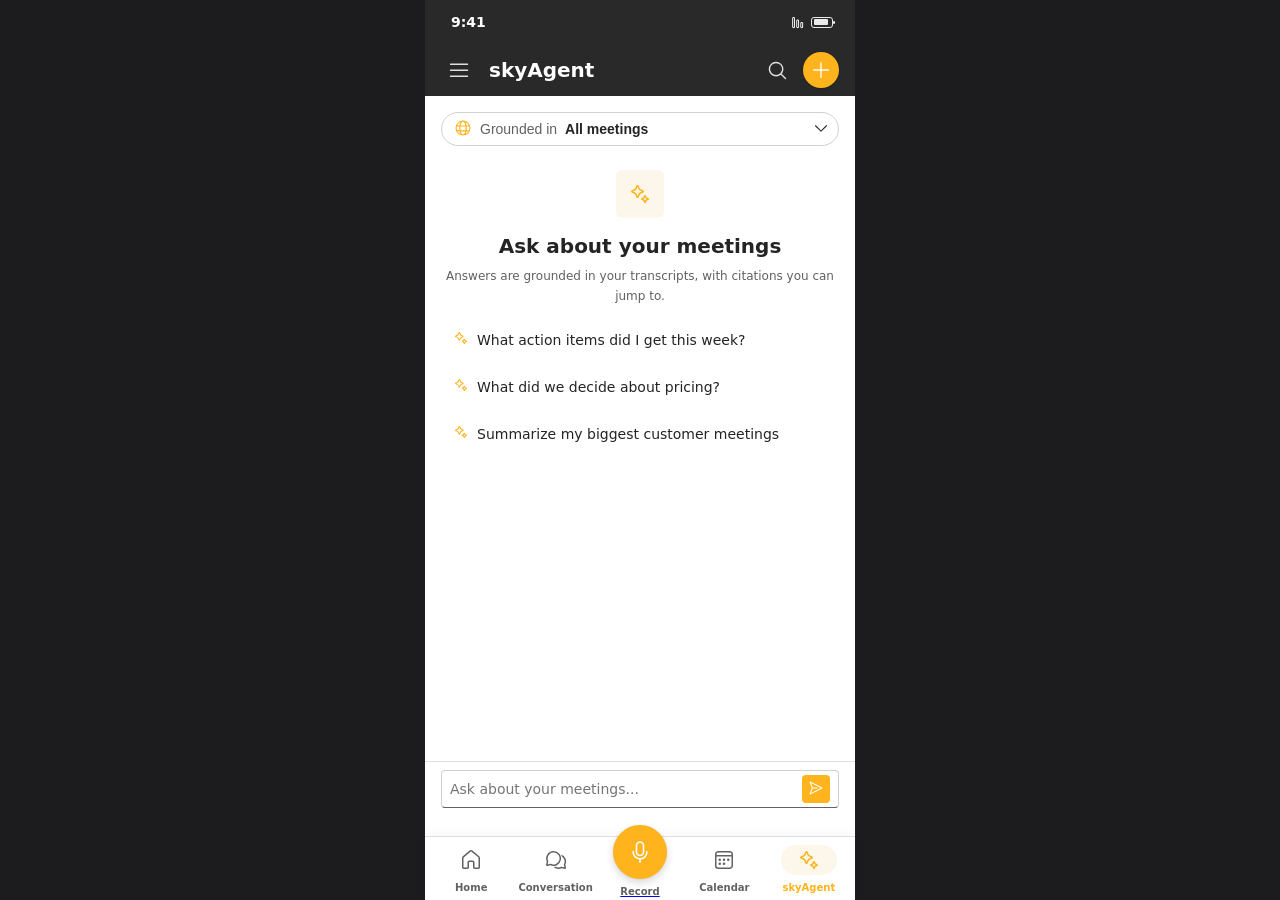
==== commit e8d4a6f7: "Fix skyAgent ask bar overlapping Record FAB (raise bar above FAB)" ====
--- a/mobile/skyagent.html
+++ b/mobile/skyagent.html
@@ -10,7 +10,7 @@
 </head>
 <body data-theme="light" data-mpage="skyagent" data-mtitle="skyAgent">
   <div class="m-app">
-    <div class="m-content" style="padding-bottom:170px;">
+    <div class="m-content" style="padding-bottom:190px;">
       <button class="scope-btn" data-sheet="scopeSheet" style="width:100%;justify-content:flex-start;">
         <span class="sb-ic" data-icon="Globe" data-size="18"></span><span class="sb-label">Grounded in</span><span id="scopeName">All meetings</span><span style="margin-left:auto;" data-icon="Chevron Down" data-size="16"></span>
       </button>
@@ -28,7 +28,7 @@
       <div id="messages"></div>
     </div>
 
-    <div style="position:fixed;left:0;right:0;bottom:64px;max-width:430px;margin:0 auto;background:var(--bg-surface);border-top:var(--stroke-thin) solid var(--stroke-subtle);padding:var(--space-s) var(--space-l);z-index:15;">
+    <div style="position:fixed;left:0;right:0;bottom:calc(64px + var(--space-xl));max-width:430px;margin:0 auto;background:var(--bg-surface);border-top:var(--stroke-thin) solid var(--stroke-subtle);padding:var(--space-s) var(--space-l);z-index:15;">
       <div class="ask-input"><input id="composer" placeholder="Ask about your meetings..." /><button class="send-btn" id="sendBtn" aria-label="Send"><span data-icon="Send" data-size="16"></span></button></div>
     </div>
   </div>
--- a/mobile/mobile.css
+++ b/mobile/mobile.css
@@ -40,7 +40,7 @@
 .m-appbar .avatar { width: 30px; height: 30px; }
 
 /* Content */
-.m-content { flex: 1; overflow-y: auto; padding: var(--space-l); padding-bottom: 96px; }
+.m-content { flex: 1; overflow-y: auto; padding: var(--space-l); padding-bottom: 96px; background: var(--bg-surface); }
 .m-content.flush { padding: 0 0 96px; }
 
 /* Bottom tab bar with center FAB */
@@ -99,11 +99,11 @@
   letter-spacing: .06em; text-transform: uppercase; color: var(--fg-subtle); }
 .m-eyebrow .e-dot { width: 6px; height: 6px; border-radius: 50%; background: var(--accent); }
 .m-sectit { display: flex; align-items: center; gap: var(--space-s); margin: var(--space-xxl) 0 var(--space-m); }
-.m-sectit .ch-icon { width: 18px; height: 18px; color: var(--accent); display: inline-flex; }
+.m-sectit .ch-icon { display: none; }
 .m-sectit .mst-title { font-size: var(--fs-500); line-height: var(--lh-500); font-weight: var(--weight-semibold); }
 .m-sectit .link { margin-left: auto; font-size: var(--fs-200); }
 .m-stack { display: flex; flex-direction: column; gap: var(--space-m); }
-.m-card { background: var(--bg-surface); border: var(--stroke-thin) solid var(--stroke-faint); border-radius: var(--radius-lg); padding: var(--space-l); box-shadow: var(--shadow-2); }
+.m-card { background: var(--bg-canvas); border: 0; border-radius: var(--radius-lg); padding: var(--space-l); }
 
 /* Leading icon/avatar on a row */
 .m-lead { width: 42px; height: 42px; border-radius: var(--radius-md); flex: 0 0 auto; display: inline-flex; align-items: center; justify-content: center; }
@@ -112,15 +112,15 @@
 
 /* Tile grid (e.g. More: Channels / Insights / Library) */
 .m-tilegrid { display: grid; grid-template-columns: repeat(3, 1fr); gap: var(--space-m); }
-.m-tile { display: flex; flex-direction: column; align-items: center; gap: var(--space-s); padding: var(--space-l) var(--space-s); background: var(--bg-surface);
-  border: var(--stroke-thin) solid var(--stroke-faint); border-radius: var(--radius-lg); box-shadow: var(--shadow-2); text-decoration: none;
+.m-tile { display: flex; flex-direction: column; align-items: center; gap: var(--space-s); padding: var(--space-l) var(--space-s); background: var(--bg-canvas);
+  border: 0; border-radius: var(--radius-lg); text-decoration: none;
   color: var(--fg-primary); font-size: var(--fs-200); font-weight: var(--weight-semibold); }
 .m-tile .mt-ic { width: 40px; height: 40px; border-radius: var(--radius-md); background: var(--accent-bg-soft); color: var(--accent); display: inline-flex; align-items: center; justify-content: center; }
 
 /* Mobile list row (tap target) */
-.m-row { display: flex; align-items: flex-start; gap: var(--space-m); padding: var(--space-m) var(--space-l); background: var(--bg-surface);
-  border: var(--stroke-thin) solid var(--stroke-faint); border-radius: var(--radius-lg); text-decoration: none; color: inherit; box-shadow: var(--shadow-2); }
-.m-row:active { background: var(--bg-surface-hover); }
+.m-row { display: flex; align-items: flex-start; gap: var(--space-m); padding: var(--space-m) var(--space-l); background: var(--bg-canvas);
+  border: 0; border-radius: var(--radius-lg); text-decoration: none; color: inherit; }
+.m-row:active { background: var(--bg-muted); }
 .mr-body { flex: 1; min-width: 0; display: block; }
 .mr-title { display: block; font-size: var(--fs-300); font-weight: var(--weight-semibold); white-space: nowrap; overflow: hidden; text-overflow: ellipsis; }
 .mr-sub { display: block; font-size: var(--fs-200); color: var(--fg-tertiary); margin-top: 2px; white-space: nowrap; overflow: hidden; text-overflow: ellipsis; }
@@ -141,6 +141,18 @@
 .m-tbar .btn:active { background: var(--bg-surface-hover); }
 .m-tcount { display: block; font-size: var(--fs-200); color: var(--fg-tertiary); margin: var(--space-s) var(--space-xs) var(--space-l); }
 
+/* skyAgent ask chips — flat on mobile (no border / radius) */
+.m-app .ask-chip { border: 0; border-radius: 0; }
+
+/* Calendar week strip */
+.cal-week { display: flex; gap: var(--space-xs); margin-top: var(--space-m); }
+.cal-day { flex: 1; display: flex; flex-direction: column; align-items: center; gap: var(--space-xxs);
+  padding: var(--space-s) 0; border-radius: var(--radius-lg); }
+.cal-day .cd-dow { font-size: var(--fs-100); color: var(--fg-tertiary); text-transform: uppercase; letter-spacing: .04em; }
+.cal-day .cd-num { font-size: var(--fs-300); font-weight: var(--weight-semibold); color: var(--fg-secondary); }
+.cal-day.is-today { background: var(--accent); }
+.cal-day.is-today .cd-dow, .cal-day.is-today .cd-num { color: var(--fg-on-accent); }
+
 /* Pill tabs (scrollable) */
 .m-tabs { display: flex; gap: var(--space-xs); overflow-x: auto; padding-bottom: var(--space-xs); scrollbar-width: none; }
 .m-tabs::-webkit-scrollbar { display: none; }
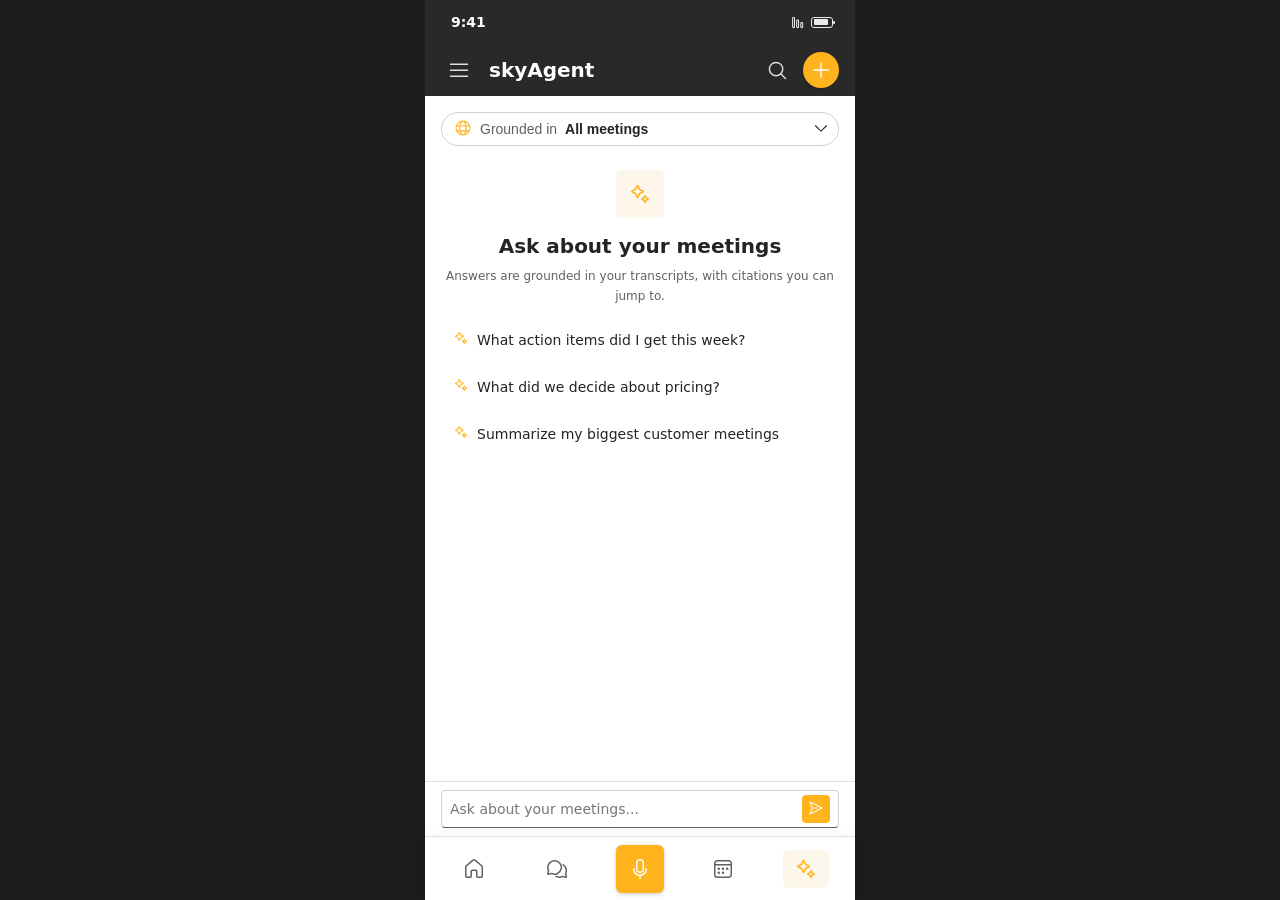
==== commit cd275dbf: "Bottom bar: icon-only tabs + inline square brand Record button (image-1 style); revert skyAgent bar " ====
--- a/mobile/skyagent.html
+++ b/mobile/skyagent.html
@@ -10,7 +10,7 @@
 </head>
 <body data-theme="light" data-mpage="skyagent" data-mtitle="skyAgent">
   <div class="m-app">
-    <div class="m-content" style="padding-bottom:190px;">
+    <div class="m-content" style="padding-bottom:170px;">
       <button class="scope-btn" data-sheet="scopeSheet" style="width:100%;justify-content:flex-start;">
         <span class="sb-ic" data-icon="Globe" data-size="18"></span><span class="sb-label">Grounded in</span><span id="scopeName">All meetings</span><span style="margin-left:auto;" data-icon="Chevron Down" data-size="16"></span>
       </button>
@@ -28,7 +28,7 @@
       <div id="messages"></div>
     </div>
 
-    <div style="position:fixed;left:0;right:0;bottom:calc(64px + var(--space-xl));max-width:430px;margin:0 auto;background:var(--bg-surface);border-top:var(--stroke-thin) solid var(--stroke-subtle);padding:var(--space-s) var(--space-l);z-index:15;">
+    <div style="position:fixed;left:0;right:0;bottom:64px;max-width:430px;margin:0 auto;background:var(--bg-surface);border-top:var(--stroke-thin) solid var(--stroke-subtle);padding:var(--space-s) var(--space-l);z-index:15;">
       <div class="ask-input"><input id="composer" placeholder="Ask about your meetings..." /><button class="send-btn" id="sendBtn" aria-label="Send"><span data-icon="Send" data-size="16"></span></button></div>
     </div>
   </div>
--- a/mobile/mobile.css
+++ b/mobile/mobile.css
@@ -43,16 +43,19 @@
 .m-content { flex: 1; overflow-y: auto; padding: var(--space-l); padding-bottom: 96px; background: var(--bg-surface); }
 .m-content.flush { padding: 0 0 96px; }
 
-/* Bottom tab bar with center FAB */
+/* Bottom tab bar — icon-only, inline square Record button */
 .m-tabbar { position: fixed; left: 0; right: 0; bottom: 0; max-width: 430px; margin: 0 auto; height: 64px; z-index: 20;
   background: var(--bg-surface); border-top: var(--stroke-thin) solid var(--stroke-subtle); display: flex; align-items: center;
-  padding: 6px var(--space-xs) 0; box-shadow: 0 -2px 12px rgba(0,0,0,.04); }
-.m-tab { display: flex; flex-direction: column; align-items: center; gap: 3px; color: var(--fg-tertiary); font-size: 10px; font-weight: var(--weight-semibold);
-  text-decoration: none; flex: 1; }
-.m-tab .m-tab-ic { display: inline-flex; align-items: center; justify-content: center; height: 30px; padding: 0 16px; border-radius: var(--radius-circular); transition: background .12s ease-out; }
+  padding: 0 var(--space-s); box-shadow: 0 -2px 12px rgba(0,0,0,.04); }
+.m-tab { display: flex; align-items: center; justify-content: center; flex: 1; color: var(--fg-tertiary); text-decoration: none; }
+.m-tab .m-tab-ic { display: inline-flex; align-items: center; justify-content: center; width: 46px; height: 38px; border-radius: var(--radius-lg); transition: background .12s ease-out; }
 .m-tab .m-tab-ic svg { width: 24px; height: 24px; }
 .m-tab.is-active { color: var(--accent); }
 .m-tab.is-active .m-tab-ic { background: var(--accent-bg-soft); }
+/* Center Record button (filled brand square, inline) */
+.m-tab-rec .m-rec-btn { display: inline-flex; align-items: center; justify-content: center; width: 48px; height: 48px;
+  border-radius: var(--radius-lg); background: var(--accent); color: var(--fg-on-accent); box-shadow: var(--shadow-4); }
+.m-tab-rec .m-rec-btn svg { width: 24px; height: 24px; }
 
 /* Top-bar capture button */
 .m-capture { width: 36px; height: 36px; border-radius: var(--radius-circular); background: var(--accent); color: var(--fg-on-accent);
